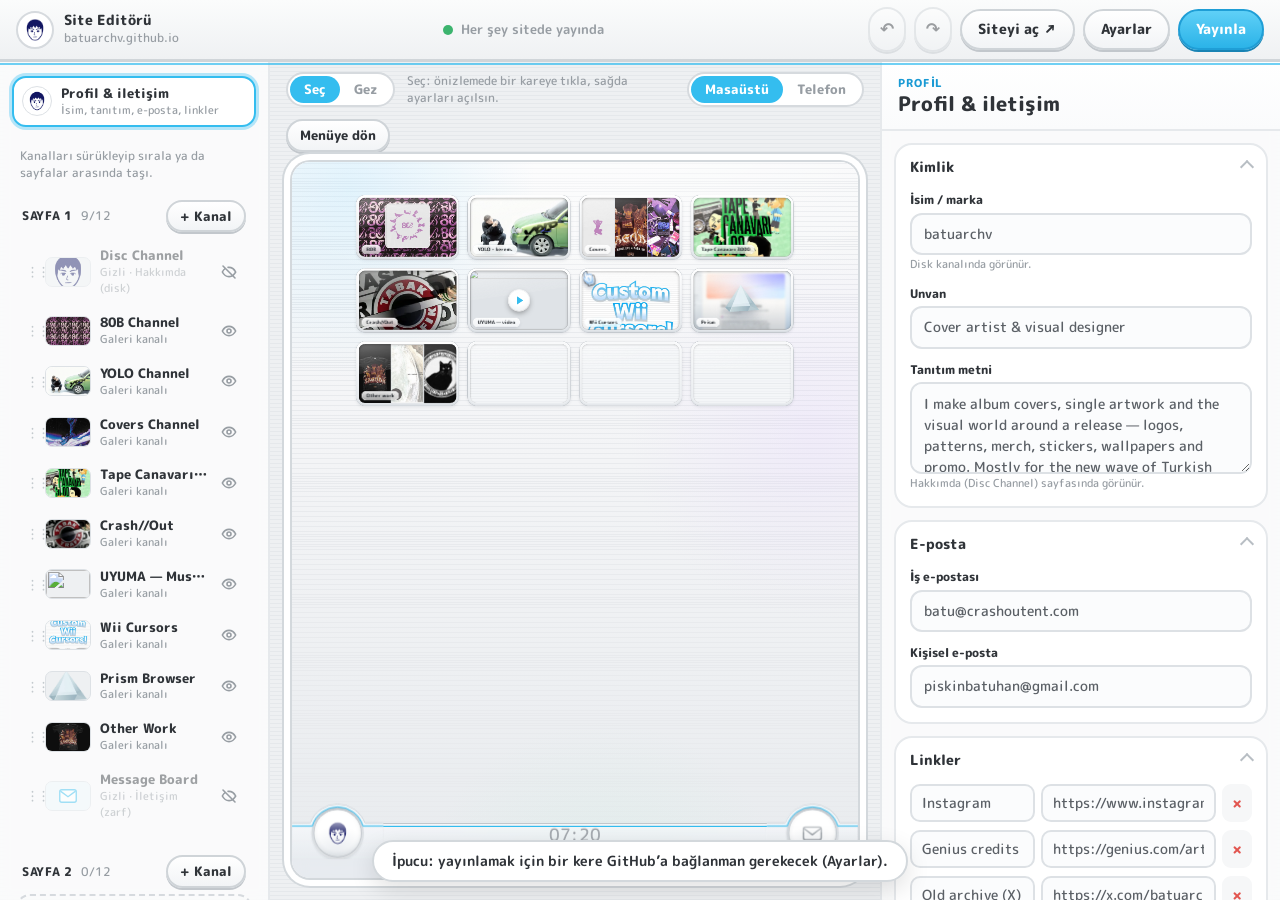
==== edit/index.html @ 932708f5 "Editor: stop losing the GitHub key; recover from expired keys - Opening the editor deleted the saved" ====
<!doctype html>
<html lang="tr">
<head>
<meta charset="utf-8">
<meta name="viewport" content="width=device-width, initial-scale=1">
<title>Site Editörü</title>
<meta name="robots" content="noindex,nofollow">
<link rel="icon" href="../assets/img/favicon.png">
<link rel="preconnect" href="https://fonts.googleapis.com">
<link rel="preconnect" href="https://fonts.gstatic.com" crossorigin>
<link href="https://fonts.googleapis.com/css2?family=M+PLUS+Rounded+1c:wght@400;500;700;800&display=swap" rel="stylesheet">
<link rel="stylesheet" href="../assets/cursors.css">
<style>
:root{
  --bg:#eef0f2; --stripe:#e5e8eb; --panel:#fff; --edge:#d3d8dc; --line:#e6e9ec; --ink:#5b6066; --ink-strong:#2f3338; --muted:#979da3;
  --blue:#34bdef; --blue-deep:#1a9ad4; --blue-soft:#e6f6fd; --glow:rgba(52,189,239,.35); --red:#e2554f; --orange:#f2a12b; --green:#3cb46e;
}
@media (prefers-color-scheme: dark){ :root:not([data-theme="light"]){ --bg:#e7e9ec; --stripe:#dde0e4; } }
:root[data-theme="dark"]{ --bg:#e7e9ec; --stripe:#dde0e4; }
*{box-sizing:border-box;margin:0;padding:0}
html,body{height:100%}
body{font:500 14px/1.45 "M PLUS Rounded 1c",system-ui,sans-serif;color:var(--ink);overflow:hidden;
  background:var(--bg) repeating-linear-gradient(180deg,transparent 0 3px,var(--stripe) 3px 4px);-webkit-font-smoothing:antialiased}
button,input,select,textarea{font:inherit;color:inherit}
button{background:none;border:0}
img{display:block;max-width:100%}
[hidden]{display:none!important}

/* buttons */
.btn{display:inline-flex;align-items:center;gap:6px;justify-content:center;padding:8px 16px;border-radius:99px;background:linear-gradient(#fff,#f2f4f6);
  border:2px solid #cfd4d8;box-shadow:0 2px 0 #c2c7cc;font-weight:800;color:var(--ink-strong);white-space:nowrap;transition:border-color .15s,box-shadow .15s,transform .15s}
.btn:hover,.btn:focus-visible{border-color:var(--blue);box-shadow:0 2px 0 #c2c7cc,0 0 0 3px var(--glow);outline:0}
.btn:active{transform:translateY(1px)}
.btn:disabled{opacity:.45;pointer-events:none}
.btn.small{padding:5px 12px;font-size:13px}
.btn.icon{width:38px;padding:8px 0;font-size:17px}
.btn.primary{background:linear-gradient(#5fd0f7,#2bb3e8);border-color:#1f9ed6;color:#fff;box-shadow:0 2px 0 #1883b4}
.btn.primary:hover{box-shadow:0 2px 0 #1883b4,0 0 0 3px var(--glow)}
.btn.primary.dirty{animation:pulse 2s ease-in-out infinite}
@keyframes pulse{50%{box-shadow:0 2px 0 #1883b4,0 0 0 6px rgba(52,189,239,.25)}}
.btn.danger{color:var(--red)}
.btn.danger:hover{border-color:var(--red);box-shadow:0 2px 0 #c2c7cc,0 0 0 3px rgba(226,85,79,.2)}
.seg{display:inline-flex;background:#fff;border:2px solid #d6dade;border-radius:99px;padding:2px}
.seg button{padding:4px 14px;border-radius:99px;font-weight:800;font-size:13px;color:var(--muted)}
.seg button.on{background:var(--blue);color:#fff}

/* top bar */
.top{height:62px;display:flex;align-items:center;gap:16px;padding:0 16px;background:linear-gradient(#fbfcfc,#eff1f3);border-bottom:3px solid #d0d5d9;position:relative;z-index:5}
.top::after{content:"";position:absolute;left:0;right:0;bottom:-6px;height:2px;background:var(--blue);opacity:.7}
.brand{display:flex;align-items:center;gap:10px}
.brand img{width:38px;height:38px;border-radius:50%;background:#fff;border:2px solid #d6dade;padding:3px}
.brand b{display:block;font-weight:800;color:var(--ink-strong);line-height:1.1}
.brand small{color:var(--muted);font-size:12px}
.status{flex:1;display:flex;align-items:center;justify-content:center;gap:8px;font-weight:700;font-size:13px;color:var(--muted)}
.status i{width:10px;height:10px;border-radius:50%;background:var(--green);flex:none}
.status.dirty i{background:var(--orange)}
.status.busy i{background:var(--blue);animation:pulse 1s infinite}
.actions{display:flex;gap:8px;align-items:center}

/* layout */
.app{height:calc(100% - 62px);display:grid;grid-template-columns:270px minmax(0,1fr) 400px}
.left,.right{background:rgba(255,255,255,.72);backdrop-filter:blur(6px);overflow:auto}
.left{border-right:2px solid var(--line);padding:14px 12px 40px}
.right{border-left:2px solid var(--line);padding:0 0 60px}
.center{display:flex;flex-direction:column;min-width:0}

/* left list */
.row{display:flex;align-items:center;gap:9px;width:100%;padding:6px 8px;border-radius:14px;border:2px solid transparent;text-align:left;position:relative;transition:background .12s,border-color .12s}
.row:hover{background:#fff;border-color:#e2e6e9}
.row.on{background:#fff;border-color:var(--blue);box-shadow:0 0 0 3px var(--glow)}
.row .th{width:46px;height:30px;border-radius:7px;overflow:hidden;flex:none;background:#eef0f2;border:1.5px solid #dde1e5}
.row .th img{width:100%;height:100%;object-fit:cover}
.row .nm{flex:1;min-width:0}
.row .nm b{display:block;font-weight:800;color:var(--ink-strong);white-space:nowrap;overflow:hidden;text-overflow:ellipsis;font-size:13px}
.row .nm small{display:block;color:var(--muted);font-size:11px}
.row .grip{color:#c4c9ce;font-size:13px;letter-spacing:-2px;width:10px;flex:none}
.row.hid .th,.row.hid .nm{opacity:.45}
.row .eye{width:26px;height:26px;border-radius:50%;display:grid;place-items:center;flex:none;color:var(--muted)}
.row .eye:hover{background:var(--blue-soft);color:var(--blue-deep)}
.row .eye svg{width:16px}
.row.prof{margin-bottom:14px;background:#fff;border-color:#e2e6e9}
.row.prof.on{border-color:var(--blue)}
.row.prof .th{width:30px;height:30px;border-radius:50%;padding:2px;background:#fff}
.row.drop-before::before,.row.drop-after::after{content:"";position:absolute;left:8px;right:8px;height:3px;border-radius:2px;background:var(--blue)}
.row.drop-before::before{top:-3px}.row.drop-after::after{bottom:-3px}
.pg{margin-bottom:16px;border-radius:16px;padding:4px;transition:background .12s}
.pg.drop-in{background:var(--blue-soft)}
.pgh{display:flex;align-items:center;gap:8px;padding:2px 6px 6px}
.pgh b{font-weight:800;color:var(--ink-strong);font-size:12px;letter-spacing:.06em;text-transform:uppercase}
.pgh span{color:var(--muted);font-size:12px;flex:1}
.emptyrow{padding:14px;border:2px dashed #d6dade;border-radius:14px;color:var(--muted);font-size:12px;text-align:center}
.lhelp{font-size:12px;color:var(--muted);padding:6px 8px 12px}

/* preview */
.ptools{display:flex;align-items:center;gap:12px;padding:10px 16px;flex-wrap:wrap}
.ptools .hint{flex:1;font-size:12px;color:var(--muted);min-width:160px}
.screen{flex:1;min-height:0;margin:0 22px 22px;position:relative}
.screen iframe{position:absolute;left:50%;top:0;border:0;background:#fff;transform-origin:top center;border-radius:calc(18px / var(--k,1));
  box-shadow:0 0 0 calc(2px / var(--k,1)) #d3d8dc,0 0 0 calc(8px / var(--k,1)) #fff,0 0 0 calc(10px / var(--k,1)) #d3d8dc}
.screen.phone iframe{border-radius:calc(34px / var(--k,1))}

/* inspector */
.ihead{position:sticky;top:0;z-index:3;display:flex;align-items:center;gap:10px;justify-content:space-between;padding:14px 16px;background:linear-gradient(#fff,#fafbfc);border-bottom:2px solid var(--line)}
.ihead small{display:block;font-size:11px;font-weight:800;letter-spacing:.08em;text-transform:uppercase;color:var(--blue-deep)}
.ihead h2{font-size:20px;font-weight:800;color:var(--ink-strong);line-height:1.15;word-break:break-word}
.ihead .rb{display:flex;gap:6px;flex:none}
details.sec{margin:12px 12px 0;background:#fff;border:2px solid var(--line);border-radius:18px;overflow:hidden}
details.sec>summary{list-style:none;padding:12px 14px;font-weight:800;color:var(--ink-strong);display:flex;align-items:center;gap:8px}
details.sec>summary::-webkit-details-marker{display:none}
details.sec>summary::after{content:"";margin-left:auto;width:8px;height:8px;border-right:2.5px solid #b8bec4;border-bottom:2.5px solid #b8bec4;transform:rotate(45deg);transition:transform .15s}
details.sec[open]>summary::after{transform:rotate(-135deg)}
details.sec>summary small{font-weight:600;color:var(--muted);font-size:12px}
.sb{padding:2px 14px 14px;display:grid;gap:12px}
.f{display:grid;gap:4px}
.f>span{font-size:12px;font-weight:800;color:var(--ink-strong)}
.f>em{font-style:normal;font-size:11px;color:var(--muted);margin-top:-2px}
.f input,.f textarea,.f select{width:100%;padding:9px 12px;border-radius:12px;border:2px solid #dde1e5;background:#fbfcfd;outline:0;transition:border-color .12s,box-shadow .12s}
.f textarea{min-height:92px;resize:vertical;line-height:1.5}
.f input:focus,.f textarea:focus,.f select:focus{border-color:var(--blue);box-shadow:0 0 0 3px var(--glow);background:#fff}
.two{display:grid;grid-template-columns:1fr 1fr;gap:10px}
.chk{display:flex;align-items:center;gap:8px;font-weight:700;color:var(--ink-strong);font-size:13px}
.chk input{width:18px;height:18px;accent-color:var(--blue)}
.note{font-size:12px;color:var(--ink);background:var(--blue-soft);border:2px solid #cdebf8;border-radius:12px;padding:9px 12px}
.styles{display:grid;grid-template-columns:repeat(auto-fill,minmax(104px,1fr));gap:8px}
.style{border:2px solid #dde1e5;border-radius:14px;padding:8px;text-align:left;background:#fbfcfd;transition:border-color .12s,box-shadow .12s}
.style:hover{border-color:#bfe6f7}
.style.on{border-color:var(--blue);box-shadow:0 0 0 3px var(--glow);background:#fff}
.style .ico{height:44px;border-radius:8px;background:#eef1f4;margin-bottom:6px;position:relative;overflow:hidden}
.style b{display:block;font-size:12px;font-weight:800;color:var(--ink-strong)}
.style small{display:block;font-size:10.5px;color:var(--muted);line-height:1.3}
.strip{display:flex;flex-wrap:wrap;gap:8px}
.chip{position:relative;width:62px;height:62px;border-radius:12px;overflow:hidden;border:2px solid #dde1e5;background:#eef0f2;flex:none}
.chip img{width:100%;height:100%;object-fit:cover}
.chip .x{position:absolute;right:3px;top:3px;width:20px;height:20px;border-radius:50%;background:rgba(255,255,255,.95);color:var(--red);font-weight:800;font-size:13px;line-height:20px;text-align:center;opacity:0;transition:opacity .12s}
.chip:hover .x{opacity:1}
.chip .n{position:absolute;left:3px;bottom:3px;background:rgba(0,0,0,.55);color:#fff;font-size:10px;font-weight:800;border-radius:99px;padding:0 6px}
.chip.add{display:grid;place-items:center;border-style:dashed;color:var(--blue-deep);font-weight:800;font-size:22px;background:#fff}
.chip.add:hover{border-color:var(--blue);background:var(--blue-soft)}
.chip.dragging,.item.dragging{opacity:.35}
.chip.drop-hint,.item.drop-hint{box-shadow:-4px 0 0 var(--blue)}
.drop{border:2.5px dashed #c6d3db;border-radius:16px;padding:16px;text-align:center;background:#fbfdfe;transition:background .12s,border-color .12s}
.drop.over{background:var(--blue-soft);border-color:var(--blue)}
.drop b{display:block;color:var(--ink-strong);font-weight:800}
.drop small{color:var(--muted);font-size:12px}
.drop .btns{display:flex;gap:8px;justify-content:center;margin-top:10px;flex-wrap:wrap}
.items{display:grid;grid-template-columns:repeat(2,1fr);gap:10px}
.item{background:#fbfcfd;border:2px solid #e0e4e8;border-radius:14px;padding:6px;display:grid;gap:5px;position:relative}
.item .th{position:relative;aspect-ratio:1;border-radius:9px;overflow:hidden;background:#eef0f2}
.item .th img{width:100%;height:100%;object-fit:cover;transition:opacity .12s}
.item .th:hover img{opacity:.8}
.item .th .rep{position:absolute;inset:auto 6px 6px;background:rgba(255,255,255,.94);border-radius:99px;font-size:11px;font-weight:800;color:var(--ink-strong);text-align:center;padding:2px 0;opacity:0;transition:opacity .12s}
.item .th:hover .rep{opacity:1}
.item .vb{position:absolute;left:6px;top:6px;background:var(--blue);color:#fff;font-size:10px;font-weight:800;border-radius:99px;padding:0 7px}
.item .num{position:absolute;right:6px;top:6px;background:rgba(0,0,0,.5);color:#fff;font-size:10px;font-weight:800;border-radius:99px;padding:0 7px}
.item input{width:100%;padding:5px 8px;border-radius:9px;border:2px solid #e0e4e8;font-size:12px;background:#fff;outline:0}
.item input:focus{border-color:var(--blue)}
.item input.t{font-weight:800;color:var(--ink-strong)}
.item .ia{display:flex;gap:4px}
.item .ia button{flex:1;padding:3px 0;border-radius:8px;font-size:12px;font-weight:800;color:var(--muted);background:#f1f3f5}
.item .ia button:hover{background:var(--blue-soft);color:var(--blue-deep)}
.item .ia button.del:hover{background:#fdeceb;color:var(--red)}
.ytprev{display:flex;gap:10px;align-items:center;font-size:12px;color:var(--muted)}
.ytprev img{width:96px;border-radius:8px;border:2px solid #e0e4e8}
.links{display:grid;gap:8px}
.lk{display:grid;grid-template-columns:1fr 1.4fr auto;gap:6px}
.lk input{padding:7px 10px;border-radius:10px;border:2px solid #dde1e5;background:#fbfcfd;outline:0;min-width:0}
.lk input:focus{border-color:var(--blue)}
.lk button{width:30px;border-radius:9px;color:var(--red);font-weight:800;background:#f6f7f8}

/* modal */
.modal{position:fixed;inset:0;z-index:50;display:grid;place-items:center;padding:20px;background:rgba(230,233,236,.82);backdrop-filter:blur(4px);animation:fadeIn .15s ease}
@keyframes fadeIn{from{opacity:0}}
.sheet{width:min(720px,100%);max-height:calc(100vh - 40px);overflow:auto;background:#fff;border:2px solid #d3d8dc;border-radius:24px;box-shadow:0 0 0 6px #fff,0 0 0 8px #d3d8dc,0 30px 60px rgba(0,0,0,.15);animation:popIn .2s cubic-bezier(.2,.9,.3,1.2)}
.sheet.wide{width:min(980px,100%)}
.sheet.narrow{width:min(460px,100%)}
@keyframes popIn{from{transform:scale(.94);opacity:0}}
.sheet header{padding:18px 22px 6px}
.sheet header h3{font-size:20px;font-weight:800;color:var(--ink-strong)}
.sheet header p{color:var(--muted);font-size:13px;margin-top:2px}
.sheet .body{padding:12px 22px}
.sheet footer{display:flex;justify-content:flex-end;gap:10px;padding:12px 22px 20px;position:sticky;bottom:0;background:linear-gradient(transparent,#fff 30%)}
.steps{counter-reset:s;display:grid;gap:10px;margin:6px 0 14px}
.steps li{list-style:none;counter-increment:s;display:grid;grid-template-columns:28px 1fr;gap:10px;align-items:start}
.steps li::before{content:counter(s);width:26px;height:26px;border-radius:50%;background:var(--blue);color:#fff;font-weight:800;display:grid;place-items:center;font-size:13px}
.steps b{color:var(--ink-strong)}
.steps a{color:var(--blue-deep);font-weight:800}
code{background:#f1f3f5;border-radius:6px;padding:1px 6px;font-size:12px}
.err{color:var(--red);font-weight:700;font-size:13px;min-height:18px}
.tpls{display:grid;grid-template-columns:repeat(3,1fr);gap:12px}
.tpl{border:2px solid #dde1e5;border-radius:18px;padding:12px;text-align:left;background:#fbfcfd;transition:border-color .12s,box-shadow .12s}
.tpl:hover{border-color:var(--blue);box-shadow:0 0 0 3px var(--glow)}
.tpl .ico{height:86px;border-radius:12px;margin-bottom:10px;background:#eef1f4;position:relative;overflow:hidden}
.tpl b{display:block;font-weight:800;color:var(--ink-strong)}
.tpl small{color:var(--muted);font-size:12px}
.ptabs{display:flex;gap:8px;align-items:center;flex-wrap:wrap;margin-bottom:12px}
.pgrid{display:grid;grid-template-columns:repeat(auto-fill,minmax(104px,1fr));gap:10px}
.pimg{position:relative;aspect-ratio:1;border-radius:12px;overflow:hidden;border:2px solid #dde1e5;background:#eef0f2}
.pimg img{width:100%;height:100%;object-fit:cover}
.pimg.on{border-color:var(--blue);box-shadow:0 0 0 3px var(--glow)}
.pimg .ck{position:absolute;right:6px;top:6px;width:22px;height:22px;border-radius:50%;background:rgba(255,255,255,.9);border:2px solid #cfd4d8;display:grid;place-items:center;font-size:12px;font-weight:800;color:#fff}
.pimg.on .ck{background:var(--blue);border-color:#fff}
.pimg .new{position:absolute;left:6px;bottom:6px;background:var(--orange);color:#fff;font-size:10px;font-weight:800;border-radius:99px;padding:0 7px}
.prog{height:12px;border-radius:99px;background:#eef0f2;overflow:hidden;border:2px solid #e0e4e8}
.prog i{display:block;height:100%;width:0;background:linear-gradient(90deg,#5fd0f7,#2bb3e8);transition:width .25s}
.plog{margin-top:10px;font-size:13px;display:grid;gap:4px}
.plog div::before{content:"✓ ";color:var(--green);font-weight:800}
.plog div.now::before{content:"… ";color:var(--blue)}

/* toasts */
.toasts{position:fixed;left:50%;bottom:18px;translate:-50% 0;z-index:60;display:grid;gap:8px;justify-items:center;pointer-events:none}
.toast{background:#fff;border:2px solid #d3d8dc;border-radius:99px;padding:9px 18px;font-weight:700;color:var(--ink-strong);box-shadow:0 8px 24px rgba(0,0,0,.12);animation:popIn .2s ease;pointer-events:auto}
.toast.ok{border-color:#a9dfc0}.toast.warn{border-color:#f5cf93}.toast.bad{border-color:#f2b3b0;color:var(--red)}

/* loading */
#loading{position:fixed;inset:0;z-index:70;display:grid;place-items:center;background:var(--bg)}
#loading .d{width:70px;height:70px;border-radius:50%;border:6px solid #fff;border-top-color:var(--blue);animation:spin .9s linear infinite}
@keyframes spin{to{transform:rotate(360deg)}}

@media (max-width:1180px){ .app{grid-template-columns:230px minmax(0,1fr) 360px} }
@media (max-width:980px){
  body{overflow:auto}
  .app{height:auto;grid-template-columns:1fr}
  .center{height:70vh}
  .left,.right{border:0}
  .top{flex-wrap:wrap;height:auto;padding:10px}
  .status{order:3;flex-basis:100%;justify-content:flex-start}
}
</style>
</head>
<body>
<div id="loading"><div class="d"></div></div>

<header class="top">
  <div class="brand"><img src="../assets/img/logo-face.png" alt=""><div><b>Site Editörü</b><small id="siteName">batuarchv.github.io</small></div></div>
  <div class="status" id="status"><i></i><span>Yükleniyor…</span></div>
  <div class="actions">
    <button class="btn icon" id="undo" title="Geri al (⌘Z)" aria-label="Geri al">↶</button>
    <button class="btn icon" id="redo" title="Yinele (⇧⌘Z)" aria-label="Yinele">↷</button>
    <button class="btn c-link" id="openLive">Siteyi aç ↗</button>
    <button class="btn" id="settingsBtn">Ayarlar</button>
    <button class="btn primary" id="publishBtn">Yayınla</button>
  </div>
</header>

<div class="app">
  <aside class="left" id="left" aria-label="Kanallar"></aside>
  <section class="center" aria-label="Önizleme">
    <div class="ptools">
      <div class="seg" id="modeSeg"><button data-v="select" class="on">Seç</button><button data-v="try">Gez</button></div>
      <span class="hint" id="modeHint"></span>
      <div class="seg" id="devSeg"><button data-v="desk" class="on">Masaüstü</button><button data-v="phone">Telefon</button></div>
      <button class="btn small" id="toMenu">Menüye dön</button>
    </div>
    <div class="screen" id="screen"><iframe id="pv" title="Sitenin önizlemesi"></iframe></div>
  </section>
  <aside class="right" id="right" aria-label="Ayarlar paneli"></aside>
</div>

<div class="modal" id="modal" hidden><div class="sheet" id="sheet" role="dialog" aria-modal="true"></div></div>
<div class="toasts" id="toasts" aria-live="polite"></div>
<input type="file" id="fileIn" multiple accept="image/*,video/mp4,video/webm,video/quicktime" hidden>

<script>
(() => {
/* ════════════════════════════ settings ════════════════════════════ */
const OWNER = 'batuarchv', REPO = 'batuarchv.github.io', BRANCH = 'main';
// The API can only be pointed elsewhere for local testing (a mock server on localhost).
const API = (() => {
  const q = new URLSearchParams(location.search).get('api');
  const local = /^(localhost|127\.0\.0\.1)$/.test(location.hostname);
  return local && q && /^http:\/\/(localhost|127\.0\.0\.1):\d+$/.test(q) ? q : 'https://api.github.com';
})();
const ASSET = '../assets/';
const MAX_VIDEO_MB = 40, MAX_PER_PAGE = 12;
const EDITOR_VERSION = 5;   // bump together with edit/version.json when the editor changes

/* ════════════════════════════ tiny helpers ════════════════════════════ */
const $ = id => document.getElementById(id);
const esc = s => String(s ?? '').replace(/[&<>"]/g, c => ({ '&': '&amp;', '<': '&lt;', '>': '&gt;', '"': '&quot;' }[c]));
const clone = o => JSON.parse(JSON.stringify(o));
const uid = (p = 'ch') => p + '-' + Math.random().toString(36).slice(2, 7);
const debounce = (fn, ms) => { let t; return (...a) => { clearTimeout(t); t = setTimeout(() => fn(...a), ms); }; };
const slug = s => (s || 'gorsel').toLowerCase().normalize('NFKD').replace(/[̀-ͯ]/g, '').replace(/ı/g, 'i').replace(/[^a-z0-9]+/g, '-').replace(/^-|-$/g, '').slice(0, 28) || 'gorsel';
const getPath = (o, p) => p.split('.').reduce((a, k) => (a == null ? a : a[k]), o);
function setPath(o, p, v) { const ks = p.split('.'); let a = o; ks.slice(0, -1).forEach(k => { if (a[k] == null || typeof a[k] !== 'object') a[k] = {}; a = a[k]; }); a[ks[ks.length - 1]] = v; }
const parseYT = v => { v = (v || '').trim(); const m = v.match(/(?:v=|youtu\.be\/|embed\/|shorts\/|live\/)([\w-]{11})/); return m ? m[1] : (/^[\w-]{11}$/.test(v) ? v : ''); };
const ytThumb = id => `https://i.ytimg.com/vi/${id}/hqdefault.jpg`;
const smallName = n => n.replace(/\.(\w+)$/, '-s.$1');
function toast(msg, kind = '', ms = 3200) {
  const t = document.createElement('div'); t.className = 'toast ' + kind; t.textContent = msg;
  $('toasts').appendChild(t); setTimeout(() => t.remove(), ms);
}

/* ════════════════════════════ state ════════════════════════════ */
let data = null;               // working copy of window.PORTFOLIO
let publishedSnap = '';        // what is live (for "unsaved changes")
let baseSha = null;            // sha of assets/data.js we started from
const pending = new Map();     // new files not uploaded yet: name -> {full, small} | 'video:name' -> {file}
const urls = new Map();        // name -> {full, small} object URLs for previews
const recent = new Map();      // just-published files, kept ~15 min so the preview works until GitHub Pages has them
let sel = { kind: 'profile' };
let history = [], future = [], lastSnap = '';
let mode = 'select';
let repoImages = null;         // list of image names in the repo (when connected)

/* token: kept in this browser only */
const tokenStore = {
  get() { try { return sessionStorage.getItem('gh-token') || localStorage.getItem('gh-token') || ''; } catch (_) { return ''; } },
  remembered() { try { return !!localStorage.getItem('gh-token'); } catch (_) { return false; } },
  set(t, remember) { try { sessionStorage.setItem('gh-token', t); if (remember) localStorage.setItem('gh-token', t); else localStorage.removeItem('gh-token'); } catch (_) {} },
  clear() { try { sessionStorage.removeItem('gh-token'); localStorage.removeItem('gh-token'); } catch (_) {} },
};

/* ════════════════════════════ draft (IndexedDB) ════════════════════════════ */
const idb = (() => {
  let dbp = null;
  const open = () => dbp || (dbp = new Promise((res, rej) => {
    const r = indexedDB.open('site-editor', 1);
    r.onupgradeneeded = () => r.result.createObjectStore('kv');
    r.onsuccess = () => res(r.result); r.onerror = () => rej(r.error);
  }));
  const tx = async (mode, fn) => { const db = await open(); return new Promise((res, rej) => { const t = db.transaction('kv', mode); const st = t.objectStore('kv'); const r = fn(st); t.oncomplete = () => res(r && r.result); t.onerror = () => rej(t.error); }); };
  return {
    get: k => tx('readonly', s => s.get(k)).catch(() => null),
    set: (k, v) => tx('readwrite', s => s.put(v, k)).catch(() => null),
    del: k => tx('readwrite', s => s.delete(k)).catch(() => null),
  };
})();
const saveDraft = debounce(() => idb.set('draft', { data, publishedSnap, baseSha, pending: [...pending.entries()], recent: [...recent.entries()], savedAt: Date.now() }), 500);

/* ════════════════════════════ GitHub ════════════════════════════ */
async function gh(path, opts = {}) {
  const token = tokenStore.get();
  let r;
  try { r = await fetch(API + path, {
    ...opts,
    headers: { Accept: 'application/vnd.github+json', 'X-GitHub-Api-Version': '2022-11-28', ...(token ? { Authorization: 'Bearer ' + token } : {}), ...(opts.body ? { 'Content-Type': 'application/json' } : {}) },
  }); } catch (_) { const e = new Error('network'); e.status = 0; throw e; }
  if (!r.ok) {
    let msg = ''; try { msg = (await r.json()).message || ''; } catch (_) {}
    const e = new Error(msg || ('HTTP ' + r.status)); e.status = r.status;
    if ((r.status === 403 || r.status === 429) && (r.headers.get('x-ratelimit-remaining') === '0' || /rate limit/i.test(msg))) e.rate = true;
    throw e;
  }
  return r.status === 204 ? null : r.json();
}
const repoPath = p => `/repos/${OWNER}/${REPO}${p}`;
const b64ToText = s => new TextDecoder().decode(Uint8Array.from(atob(s.replace(/\s/g, '')), c => c.charCodeAt(0)));
const blobToB64 = b => new Promise((res, rej) => { const r = new FileReader(); r.onload = () => res(String(r.result).split(',')[1]); r.onerror = rej; r.readAsDataURL(b); });
const parseDataJs = t => JSON.parse(t.slice(t.indexOf('{'), t.lastIndexOf('}') + 1));
function ghError(e) {
  const gh = e.message && e.message !== 'network' && !/^HTTP \d+$/.test(e.message) ? ` (GitHub: “${e.message}”)` : '';
  if (e.status === 0) return 'İnternete ya da GitHub’a ulaşılamadı. Bağlantını kontrol edip tekrar dene — anahtarın silinmedi.';
  if (e.rate) return 'GitHub şu an çok fazla istek aldığını söylüyor. Birkaç dakika sonra tekrar dene — anahtarın silinmedi.';
  if (e.status === 401) return 'GitHub anahtarı geçersiz ya da süresi dolmuş. Yeni bir anahtar oluşturup tekrar bağlan.' + gh;
  if (e.status === 403) return 'Anahtarın bu repoya yazma izni yok: token’da repo olarak “' + REPO + '” ve “Contents: Read and write” seçili olmalı.' + gh;
  if (e.status === 404) return 'Repo bulunamadı ya da anahtar bu repoyu göremiyor: token oluştururken “Only select repositories”den “' + REPO + '”yu seçtin mi?' + gh;
  if (e.status === 409 || e.status === 422) return 'Sitede aynı anda başka bir değişiklik oldu. Tekrar “Yayınla”ya bas.' + gh;
  if (e.status >= 500) return 'GitHub geçici bir hata verdi (' + e.status + '). Biraz sonra tekrar dene — anahtarın silinmedi.';
  return 'Bağlantı hatası: ' + (e.message || 'bilinmiyor');
}

async function loadRemote(viaPublic = false) {
  if (!viaPublic && tokenStore.get()) {
    const j = await gh(repoPath(`/contents/assets/data.js?ref=${BRANCH}`));
    return { data: parseDataJs(b64ToText(j.content)), sha: j.sha };
  }
  const t = await (await fetch(ASSET + 'data.js?' + Date.now(), { cache: 'no-store' })).text();
  return { data: parseDataJs(t), sha: null };
}
async function loadRepoImages() {
  if (!tokenStore.get()) return null;
  try {
    const t = await gh(repoPath(`/git/trees/${BRANCH}?recursive=1`));
    return t.tree.map(x => x.path).filter(p => /^assets\/img\/.+\.(webp|jpe?g|png)$/i.test(p) && !/-s\.\w+$/.test(p) && !/(favicon|logo-face)\.png$/.test(p))
      .map(p => p.slice(11)).map(n => (/^[^/]+\.webp$/.test(n) ? n.replace(/\.webp$/, '') : n));
  } catch (_) { return null; }
}

/* ════════════════════════════ images ════════════════════════════ */
function imgSrc(n, small = true) {
  if (!n) return '';
  const u = urls.get(n); if (u) return small ? u.small : u.full;
  if (/^(https?:|blob:|data:)/.test(n)) return n;
  if (/\.\w{3,4}$/.test(n)) return ASSET + 'img/' + (small ? smallName(n) : n);
  return `${ASSET}img/${n}${small ? '-s' : ''}.webp`;
}
const canWebp = (() => { try { const c = document.createElement('canvas'); c.width = c.height = 1; return c.toDataURL('image/webp').startsWith('data:image/webp'); } catch (_) { return false; } })();
async function decode(file) {
  try { return await createImageBitmap(file); } catch (_) {
    return new Promise((res, rej) => { const i = new Image(); i.onload = () => res(i); i.onerror = () => rej(new Error('decode')); i.src = URL.createObjectURL(file); });
  }
}
async function encode(src, max) {
  const w = src.width, h = src.height, s = Math.min(1, max / Math.max(w, h));
  const c = document.createElement('canvas'); c.width = Math.round(w * s); c.height = Math.round(h * s);
  const x = c.getContext('2d');
  if (!canWebp) { x.fillStyle = '#fff'; x.fillRect(0, 0, c.width, c.height); }
  x.imageSmoothingQuality = 'high'; x.drawImage(src, 0, 0, c.width, c.height);
  return new Promise(res => c.toBlob(res, canWebp ? 'image/webp' : 'image/jpeg', canWebp ? .86 : .88));
}
async function addImage(file, base) {
  const src = await decode(file);
  const [full, small] = await Promise.all([encode(src, 1400), encode(src, 640)]);
  const name = `u/${slug(base || file.name.replace(/\.\w+$/, ''))}-${Date.now().toString(36).slice(-5)}${Math.random().toString(36).slice(2, 4)}.${canWebp ? 'webp' : 'jpg'}`;
  pending.set(name, { full, small });
  urls.set(name, { full: URL.createObjectURL(full), small: URL.createObjectURL(small) });
  return name;
}
async function addVideo(file) {
  if (file.size > MAX_VIDEO_MB * 1024 * 1024) throw new Error(`Video ${MAX_VIDEO_MB} MB’tan büyük olamaz (bu ${(file.size / 1048576).toFixed(0)} MB).`);
  const ext = (file.name.match(/\.(\w+)$/) || [, 'mp4'])[1].toLowerCase();
  const base = slug(file.name.replace(/\.\w+$/, ''));
  const name = `u/${base}-${Date.now().toString(36).slice(-5)}.${ext}`;
  const vurl = URL.createObjectURL(file);
  // poster = a frame from the video
  const poster = await new Promise((res) => {
    const v = document.createElement('video'); v.muted = true; v.playsInline = true; v.preload = 'auto'; v.src = vurl;
    v.onloadeddata = () => { v.currentTime = Math.min(.2, (v.duration || 1) / 4); };
    v.onseeked = () => { const c = document.createElement('canvas'); c.width = v.videoWidth; c.height = v.videoHeight; c.getContext('2d').drawImage(v, 0, 0); c.toBlob(b => res(b), 'image/png'); };
    v.onerror = () => res(null);
    setTimeout(() => res(null), 8000);
  });
  pending.set('video:' + name, { file }); urls.set('video:' + name, { full: vurl, small: vurl });
  const posterName = await addImage(poster || await fallbackPoster(file.name), base);
  return { video: name, image: posterName };
}
/* if the browser can't read a frame from the video, draw a simple cover so the item always has an image */
function fallbackPoster(fileName) {
  const c = document.createElement('canvas'); c.width = 720; c.height = 720; const x = c.getContext('2d');
  const g = x.createLinearGradient(0, 0, 720, 720); g.addColorStop(0, '#2a2f45'); g.addColorStop(1, '#151824'); x.fillStyle = g; x.fillRect(0, 0, 720, 720);
  x.fillStyle = 'rgba(255,255,255,.95)'; x.beginPath(); x.arc(360, 330, 90, 0, Math.PI * 2); x.fill();
  x.fillStyle = '#34bdef'; x.beginPath(); x.moveTo(335, 285); x.lineTo(335, 375); x.lineTo(410, 330); x.closePath(); x.fill();
  x.fillStyle = 'rgba(255,255,255,.8)'; x.font = '700 30px "M PLUS Rounded 1c", sans-serif'; x.textAlign = 'center';
  x.fillText(fileName.replace(/\.\w+$/, '').slice(0, 30), 360, 500);
  return new Promise(res => c.toBlob(res, 'image/png'));
}
async function handleFiles(files) {
  const list = [...files];
  if (!list.length) return [];
  const msg = toastSticky(`${list.length} dosya hazırlanıyor…`);
  const out = [];
  for (const f of list) {
    try {
      if (f.type.startsWith('video/') || /\.(mp4|webm|mov)$/i.test(f.name)) {
        if (/\.mov$/i.test(f.name)) toast('.mov dosyaları bazı tarayıcılarda oynamayabilir — mümkünse .mp4 kullan.', 'warn', 5000);
        const v = await addVideo(f); out.push({ ...v, title: f.name.replace(/\.\w+$/, '') });
      } else {
        const n = await addImage(f); out.push({ image: n, title: f.name.replace(/\.\w+$/, '') });
      }
    } catch (e) {
      toast(`“${f.name}” eklenemedi: ${e.message === 'decode' ? 'bu dosya türü desteklenmiyor (JPG, PNG, WebP veya MP4 kullan)' : e.message}`, 'bad', 6000);
    }
  }
  msg.remove();
  if (out.length) toast(`${out.length} dosya eklendi`, 'ok');
  saveDraft();
  return out;
}
function toastSticky(m) { const t = document.createElement('div'); t.className = 'toast'; t.textContent = m; $('toasts').appendChild(t); return t; }

/* ════════════════════════════ change tracking ════════════════════════════ */
const snap = () => { const d = clone(data); delete d.updated; return JSON.stringify(d); };
function refs() {
  const im = new Set(), vid = new Set();
  for (const p of data.pages) for (const c of p.channels) {
    (c.tile && c.tile.images || []).forEach(n => im.add(n));
    (c.banner && c.banner.images || []).forEach(n => im.add(n));
    if (c.banner && c.banner.background) im.add(c.banner.background);
    (c.items || []).forEach(i => { if (i.image) im.add(i.image); if (i.video) vid.add(i.video); });
  }
  return { im, vid };
}
function pendingInUse() {
  const r = refs(); let n = 0;
  for (const k of pending.keys()) if (k.startsWith('video:') ? r.vid.has(k.slice(6)) : r.im.has(k)) n++;
  return n;
}
const isDirty = () => snap() !== publishedSnap || pendingInUse() > 0;
function updateStatus(text, cls) {
  const st = $('status'), d = isDirty();
  st.className = 'status ' + (cls || (d ? 'dirty' : ''));
  st.querySelector('span').textContent = text || (d ? 'Yayınlanmamış değişiklikler var — hazır olunca “Yayınla”' : 'Her şey sitede yayında');
  $('publishBtn').classList.toggle('dirty', d);
  $('undo').disabled = !history.length; $('redo').disabled = !future.length;
}
const pushPreview = debounce(() => { const s = site(); if (s) s.render(clone(data)); }, 120);
const commitHistory = debounce(() => {
  const s = JSON.stringify(data); if (s === lastSnap) return;
  history.push(lastSnap); if (history.length > 100) history.shift(); future = []; lastSnap = s; updateStatus();
}, 600);
function changed({ list = true, insp = false, hist = 'soft' } = {}) {
  if (hist === 'hard') { commitHistoryNow(); } else commitHistory();
  pushPreview(); saveDraft(); updateStatus();
  if (list) renderLeft();
  if (insp) renderRight();
}
function commitHistoryNow() {
  const s = JSON.stringify(data); if (s === lastSnap) return;
  history.push(lastSnap); if (history.length > 100) history.shift(); future = []; lastSnap = s;
}
function undo() { if (!history.length) return; future.push(lastSnap); lastSnap = history.pop(); data = JSON.parse(lastSnap); afterJump(); }
function redo() { if (!future.length) return; history.push(lastSnap); lastSnap = future.pop(); data = JSON.parse(lastSnap); afterJump(); }
function afterJump() { if (sel.kind === 'channel' && !find(sel.id)) sel = { kind: 'profile' }; renderLeft(); renderRight(); pushPreview(); saveDraft(); updateStatus(); }

/* ════════════════════════════ data helpers ════════════════════════════ */
function find(id) {
  for (let pi = 0; pi < data.pages.length; pi++) { const ci = data.pages[pi].channels.findIndex(c => c.id === id); if (ci >= 0) return { c: data.pages[pi].channels[ci], pi, ci }; }
  return null;
}
const curCh = () => sel.kind === 'channel' && find(sel.id) ? find(sel.id).c : null;
const visibleCount = p => p.channels.filter(c => !c.hidden).length;
const KIND = { about: 'Hakkımda (disk)', contact: 'İletişim (zarf)', gallery: 'Galeri kanalı' };
function thumbOf(c) {
  const t = c.tile || {};
  if (t.style === 'disc' || c.kind === 'about') return ASSET + 'img/logo-face.png';
  if (t.style === 'mail' || c.kind === 'contact') return 'data:image/svg+xml,' + encodeURIComponent('<svg xmlns="http://www.w3.org/2000/svg" viewBox="0 0 64 40"><rect width="64" height="40" fill="#eef7fc"/><rect x="20" y="11" width="24" height="18" rx="3" fill="#fff" stroke="#34bdef" stroke-width="2"/><path d="M21 13l11 8 11-8" fill="none" stroke="#34bdef" stroke-width="2"/></svg>');
  if (t.style === 'youtube' && c.youtube) return ytThumb(c.youtube);
  const n = (t.images && t.images[0]) || (c.items || []).map(i => i.image).find(Boolean);
  return n ? imgSrc(n) : '';
}

/* ════════════════════════════ preview bridge ════════════════════════════ */
const pv = $('pv');
const site = () => { try { return pv.contentWindow && pv.contentWindow.__site; } catch (_) { return null; } };
window.__editor = {
  data: () => clone(data),
  url: (n, small) => { const u = urls.get(n); return u ? (small ? u.small : u.full) : null; },
  mode: () => mode,
  select: id => { select({ kind: 'channel', id }); },
  ready: () => { const s = site(); if (s && sel.kind === 'channel') s.highlight(sel.id); },
};
let lastFocus = '';
function focusPreview(where, force) {
  const s = site(), c = curCh(); if (!s || !c) return;
  const key = c.id + ':' + where; if (key === lastFocus && !force) return; lastFocus = key;
  if (where === 'banner') s.open(c.id, 'banner');
  else if (where === 'inside' || where === 'items') s.open(c.id, 'inside');
  else { s.close(); s.highlight(c.id); }
}
$('modeSeg').onclick = e => { const b = e.target.closest('button'); if (!b) return; mode = b.dataset.v; [...$('modeSeg').children].forEach(x => x.classList.toggle('on', x === b)); modeHint(); };
function modeHint() { $('modeHint').textContent = mode === 'select' ? 'Seç: önizlemede bir kareye tıkla, sağda ayarları açılsın.' : 'Gez: site normal çalışır, kanalları açıp deneyebilirsin.'; }
$('devSeg').onclick = e => { const b = e.target.closest('button'); if (!b) return; [...$('devSeg').children].forEach(x => x.classList.toggle('on', x === b)); $('screen').classList.toggle('phone', b.dataset.v === 'phone'); fitPreview(); };
/* render the preview at a real device size and scale it to fit, so it shows the true desktop/phone layout */
function fitPreview() {
  const box = $('screen'), bw = box.clientWidth, bh = box.clientHeight; if (!bw || !bh) return;
  const phone = box.classList.contains('phone');
  const W = phone ? 390 : 1366;
  const k = phone ? Math.min(bh / 844, bw / W, 1) : bw / W;
  const H = phone ? 844 : Math.round(bh / k);
  pv.style.width = W + 'px'; pv.style.height = H + 'px';
  pv.style.transform = `translateX(-50%) scale(${k})`; pv.style.setProperty('--k', k);
}
new ResizeObserver(fitPreview).observe($('screen'));
$('toMenu').onclick = () => { const s = site(); if (s) { s.close(); lastFocus = ''; if (curCh()) s.highlight(curCh().id); } };

/* ════════════════════════════ left: channel list ════════════════════════════ */
const eye = on => on
  ? '<svg viewBox="0 0 24 24" fill="none" stroke="currentColor" stroke-width="2.4" stroke-linecap="round"><path d="M2 12s3.6-7 10-7 10 7 10 7-3.6 7-10 7S2 12 2 12z"/><circle cx="12" cy="12" r="3"/></svg>'
  : '<svg viewBox="0 0 24 24" fill="none" stroke="currentColor" stroke-width="2.4" stroke-linecap="round"><path d="M3 3l18 18M10.6 5.1A10 10 0 0 1 12 5c6.4 0 10 7 10 7a17 17 0 0 1-3.3 4.2M6.6 6.6C3.8 8.4 2 12 2 12s3.6 7 10 7a9.6 9.6 0 0 0 4.3-1"/></svg>';
function renderLeft() {
  let h = `<button class="row prof ${sel.kind === 'profile' ? 'on' : ''}" data-act="sel-profile"><span class="th"><img src="${ASSET}img/logo-face.png" alt=""></span><span class="nm"><b>Profil & iletişim</b><small>İsim, tanıtım, e-posta, linkler</small></span></button>
    <div class="lhelp">Kanalları sürükleyip sırala ya da sayfalar arasında taşı.</div>`;
  data.pages.forEach((p, pi) => {
    h += `<div class="pg" data-page="${pi}"><div class="pgh"><b>Sayfa ${pi + 1}</b><span>${visibleCount(p)}/${MAX_PER_PAGE}</span><button class="btn small" data-act="add-channel" data-page="${pi}">+ Kanal</button></div>`;
    p.channels.forEach(c => {
      const th = thumbOf(c);
      h += `<div class="row ch ${sel.kind === 'channel' && sel.id === c.id ? 'on' : ''} ${c.hidden ? 'hid' : ''}" draggable="true" data-id="${esc(c.id)}" data-act="sel" role="button" tabindex="0">
        <span class="grip" aria-hidden="true">⋮⋮</span><span class="th">${th ? `<img src="${esc(th)}" alt="" loading="lazy">` : ''}</span>
        <span class="nm"><b>${esc(c.name || 'İsimsiz kanal')}</b><small>${c.hidden ? 'Gizli · ' : ''}${KIND[c.kind] || ''}</small></span>
        <button class="eye" data-act="toggle-hide" data-id="${esc(c.id)}" title="${c.hidden ? 'Göster' : 'Gizle'}" aria-label="${c.hidden ? 'Göster' : 'Gizle'}">${eye(!c.hidden)}</button></div>`;
    });
    if (!p.channels.length) h += `<div class="emptyrow">Bu sayfa boş. “+ Kanal”a bas ya da buraya bir kanal sürükle.</div>`;
    h += `</div>`;
  });
  if (data.pages[data.pages.length - 1].channels.length) h += `<button class="btn small" data-act="add-page" style="width:100%">+ Yeni sayfa</button>`;
  $('left').innerHTML = h;
}

/* drag & drop in the list */
let dragId = null;
$('left').addEventListener('dragstart', e => { const r = e.target.closest('.row.ch'); if (!r) return; dragId = r.dataset.id; e.dataTransfer.effectAllowed = 'move'; e.dataTransfer.setData('text/plain', dragId); });
$('left').addEventListener('dragover', e => {
  if (!dragId) return; e.preventDefault();
  document.querySelectorAll('.drop-before,.drop-after,.drop-in').forEach(x => x.classList.remove('drop-before', 'drop-after', 'drop-in'));
  const r = e.target.closest('.row.ch');
  if (r && r.dataset.id !== dragId) { const b = r.getBoundingClientRect(); r.classList.add(e.clientY < b.top + b.height / 2 ? 'drop-before' : 'drop-after'); }
  else { const pg = e.target.closest('.pg'); if (pg) pg.classList.add('drop-in'); }
});
$('left').addEventListener('dragleave', e => { if (!e.relatedTarget || !$('left').contains(e.relatedTarget)) document.querySelectorAll('.drop-in').forEach(x => x.classList.remove('drop-in')); });
$('left').addEventListener('drop', e => {
  if (!dragId) return; e.preventDefault();
  const r = e.target.closest('.row.ch'), pg = e.target.closest('.pg');
  let pi, idx;
  if (r && r.dataset.id !== dragId) { const t = find(r.dataset.id); pi = t.pi; idx = t.ci + (r.classList.contains('drop-after') ? 1 : 0); }
  else if (pg) { pi = +pg.dataset.page; idx = data.pages[pi].channels.length; }
  document.querySelectorAll('.drop-before,.drop-after,.drop-in').forEach(x => x.classList.remove('drop-before', 'drop-after', 'drop-in'));
  if (pi != null) moveChannel(dragId, pi, idx);
  dragId = null;
});
$('left').addEventListener('dragend', () => { dragId = null; document.querySelectorAll('.drop-before,.drop-after,.drop-in').forEach(x => x.classList.remove('drop-before', 'drop-after', 'drop-in')); });
function moveChannel(id, pi, idx) {
  const f = find(id); if (!f) return;
  if (f.pi !== pi && !f.c.hidden && visibleCount(data.pages[pi]) >= MAX_PER_PAGE) return toast(`Sayfa ${pi + 1} dolu (en fazla ${MAX_PER_PAGE} kanal).`, 'warn');
  data.pages[f.pi].channels.splice(f.ci, 1);
  if (f.pi === pi && f.ci < idx) idx--;
  data.pages[pi].channels.splice(idx, 0, f.c);
  changed({ hist: 'hard', insp: sel.kind === 'channel' && sel.id === id });
}

/* ════════════════════════════ right: inspector ════════════════════════════ */
const TILE_STYLES = [
  { v: 'slideshow', t: 'Slayt', d: 'Görseller sırayla değişir', ico: '<i style="position:absolute;inset:6px;border-radius:5px;background:linear-gradient(135deg,#9ad7f2,#e5b8f0)"></i>' },
  { v: 'mosaic', t: 'Mozaik', d: '3 sütun, sırayla değişir', ico: '<i style="position:absolute;inset:6px;display:grid;grid-template-columns:repeat(3,1fr);gap:3px"><b style="background:#f0c3d8;border-radius:3px"></b><b style="background:#a8daf0;border-radius:3px"></b><b style="background:#c9e8b6;border-radius:3px"></b></i>' },
  { v: 'pattern', t: 'Kayan desen', d: '1. görsel kayar, 2. ortada kart', ico: '<i style="position:absolute;inset:0;background:repeating-linear-gradient(90deg,#d9c4ef 0 8px,#efe6f9 8px 16px)"></i><i style="position:absolute;left:35%;top:18%;width:30%;height:64%;background:#fff;border-radius:3px;box-shadow:0 2px 4px rgba(0,0,0,.2)"></i>' },
  { v: 'youtube', t: 'YouTube', d: 'Video kapağı + oynat', ico: '<i style="position:absolute;inset:0;background:#3b3f55"></i><i style="position:absolute;left:50%;top:50%;width:20px;height:20px;margin:-10px;border-radius:50%;background:#fff"></i>' },
  { v: 'app', t: 'Uygulama', d: '1. görsel ikon, 2. arka plan', ico: '<i style="position:absolute;inset:0;background:linear-gradient(#f4f9fd,#d6e8f5)"></i><i style="position:absolute;left:38%;top:16%;width:24%;height:60%;border-radius:6px;background:linear-gradient(135deg,#fff,#bfe3f7);box-shadow:0 3px 6px rgba(0,40,80,.25)"></i>' },
  { v: 'cursors', t: 'Uçan imleçler', d: 'Görsel + Wii imleçleri', ico: `<img src="${ASSET}cursors/select@2x.png" style="position:absolute;left:20%;top:12%;width:24px"><img src="${ASSET}cursors/link@2x.png" style="position:absolute;left:58%;top:30%;width:20px">` },
];
const BANNER_STYLES = [
  { v: 'cards', t: 'Kartlar', d: '3 görsel yelpaze gibi açılır', ico: '<i style="position:absolute;left:18%;top:22%;width:28%;height:60%;background:#cfe7f5;border-radius:4px;transform:rotate(-9deg)"></i><i style="position:absolute;right:18%;top:22%;width:28%;height:60%;background:#ecd3f2;border-radius:4px;transform:rotate(9deg)"></i><i style="position:absolute;left:33%;top:12%;width:34%;height:76%;background:#fff;border-radius:4px;box-shadow:0 2px 6px rgba(0,0,0,.2)"></i>' },
  { v: 'marquee', t: 'Kayan şerit', d: 'Kanaldaki tüm görseller kayar', ico: '<i style="position:absolute;inset:6px;display:grid;gap:4px;transform:rotate(-6deg)"><b style="background:repeating-linear-gradient(90deg,#f0c3d8 0 12px,transparent 12px 16px)"></b><b style="background:repeating-linear-gradient(90deg,#a8daf0 0 12px,transparent 12px 16px)"></b></i>' },
  { v: 'youtube', t: 'YouTube', d: 'Video kapağı', ico: '<i style="position:absolute;inset:0;background:#3b3f55"></i><i style="position:absolute;left:30%;top:20%;width:40%;height:60%;background:#5c6280;border-radius:3px"></i>' },
];
const FOCUS = [['', 'Ortada'], ['center 15%', 'Üstte'], ['center 85%', 'Altta']];

const field = (label, path, val, { hint = '', type = 'text', ph = '', area = false, kind = '' } = {}) =>
  `<label class="f"><span>${label}</span>${area
    ? `<textarea data-path="${path}" ${kind ? `data-type="${kind}"` : ''} placeholder="${esc(ph)}">${esc(val)}</textarea>`
    : `<input type="${type}" data-path="${path}" ${kind ? `data-type="${kind}"` : ''} value="${esc(val)}" placeholder="${esc(ph)}">`}${hint ? `<em>${hint}</em>` : ''}</label>`;
const sec = (focus, title, body, sub = '', open = true) => `<details class="sec" data-focus="${focus}" ${open ? 'open' : ''}><summary>${title}${sub ? ` <small>${sub}</small>` : ''}</summary><div class="sb">${body}</div></details>`;
const styles = (path, list, cur) => `<div class="styles">${list.map(s => `<button class="style ${s.v === cur ? 'on' : ''}" data-act="set" data-path="${path}" data-v="${s.v}"><div class="ico">${s.ico}</div><b>${s.t}</b><small>${s.d}</small></button>`).join('')}</div>`;
function strip(path, list, { max = 99, label = 'Görsel ekle' } = {}) {
  return `<div class="strip" data-strip="${path}">${(list || []).map((n, i) => `<div class="chip" draggable="true" data-i="${i}"><img src="${esc(imgSrc(n))}" alt=""><span class="n">${i + 1}</span><button class="x" data-act="strip-del" data-path="${path}" data-i="${i}" title="Çıkar">×</button></div>`).join('')}
    ${(list || []).length < max ? `<button class="chip add" data-act="strip-add" data-path="${path}" data-max="${max}" title="${label}">+</button>` : ''}</div>`;
}

function renderRight() {
  const r = $('right');
  if (sel.kind === 'profile') { r.innerHTML = profileInspector(); return; }
  const c = curCh(); if (!c) { sel = { kind: 'profile' }; return renderRight(); }
  r.innerHTML = channelInspector(c);
}
function profileInspector() {
  const p = data.profile || (data.profile = {});
  return `<div class="ihead"><div><small>Profil</small><h2>Profil & iletişim</h2></div></div>
  ${sec('about', 'Kimlik', `
    ${field('İsim / marka', 'name', p.name, { hint: 'Disk kanalında görünür.' })}
    ${field('Unvan', 'role', p.role, { ph: 'Cover artist & visual designer' })}
    ${field('Tanıtım metni', 'intro', p.intro, { area: true, hint: 'Hakkımda (Disc Channel) sayfasında görünür.' })}`)}
  ${sec('about', 'E-posta', `
    ${field('İş e-postası', 'workEmail', p.workEmail, { type: 'email' })}
    ${field('Kişisel e-posta', 'email', p.email, { type: 'email' })}`)}
  ${sec('about', 'Linkler', `<div class="links">${(p.links || []).map((l, i) => `<div class="lk"><input data-link="${i}" data-field="label" value="${esc(l.label)}" placeholder="İsim (ör. Instagram)"><input data-link="${i}" data-field="url" value="${esc(l.url)}" placeholder="https://…"><button data-act="link-del" data-i="${i}" title="Sil">×</button></div>`).join('')}</div>
    <button class="btn small" data-act="link-add">+ Link ekle</button>`)}
  ${sec('about', 'Çalıştığın isimler', field('Her satıra bir isim', 'clients', (p.clients || []).join('\n'), { area: true, kind: 'lines', hint: 'Hakkımda sayfasında küçük etiketler olarak görünür.' }))}`;
}
function channelInspector(c) {
  const g = c.kind === 'gallery', f = find(c.id);
  const ts = (c.tile && c.tile.style) || 'slideshow', bs = (c.banner && c.banner.style) || 'cards';
  const tileNeedsImgs = ['slideshow', 'mosaic', 'pattern', 'cursors', 'app'].includes(ts);
  const tileHint = { slideshow: 'Boş bırakırsan kanaldaki görseller kullanılır.', mosaic: 'Boş bırakırsan kanaldaki görseller kullanılır.', pattern: '1. görsel desen olarak kayar, 2. görsel ortada kart olur.', cursors: 'Arkadaki görsel (1 tane yeter).', app: '1. görsel ortada süzülen ikon (şeffaf PNG ideal), 2. görsel arkadaki bulanık arka plan.' }[ts] || '';
  let h = `<div class="ihead"><div><small>${KIND[c.kind] || 'Kanal'}</small><h2>${esc(c.name || 'İsimsiz kanal')}</h2></div>
    <div class="rb"><button class="btn small" data-act="preview-open">Önizlemede aç</button>${g ? `<button class="btn small danger" data-act="delete">Sil</button>` : ''}</div></div>`;
  h += sec('tile', 'Temel', `
    <div class="two">${field('Kanal adı', 'name', c.name, { hint: 'Açılış ekranındaki isim' })}${field('Karedeki etiket', 'tag', c.tag, { hint: 'Menüde karenin altındaki yazı' })}</div>
    <div class="two"><label class="f"><span>Sayfa</span><select data-act-change="page">${data.pages.map((_, i) => `<option value="${i}" ${i === f.pi ? 'selected' : ''}>Sayfa ${i + 1}</option>`).join('')}</select></label>
    <label class="chk" style="align-self:end;padding-bottom:10px"><input type="checkbox" data-path="hidden" ${c.hidden ? 'checked' : ''}> Menüde gizle</label></div>`);
  if (g) {
    h += sec('tile', 'Menüdeki kare', `${styles('tile.style', TILE_STYLES, ts)}
      ${ts === 'youtube' ? `<div class="note">Karede aşağıdaki “Kanal içi” bölümündeki YouTube videosunun kapağı görünür.</div>` : ''}
      ${tileNeedsImgs ? `<div class="f"><span>Karedeki görseller</span>${strip('tile.images', c.tile && c.tile.images, { max: ts === 'pattern' || ts === 'app' ? 2 : ts === 'cursors' ? 1 : 12 })}<em>${tileHint}</em></div>` : ''}
      ${ts === 'slideshow' || ts === 'cursors' ? `<label class="f"><span>Görselin odağı</span><select data-path="tile.focus">${FOCUS.map(([v, t]) => `<option value="${v}" ${(c.tile && c.tile.focus || '') === v ? 'selected' : ''}>${t}</option>`).join('')}</select><em>Kare yatay olduğu için dikey görsellerde hangi kısım görünsün?</em></label>` : ''}`);
    h += sec('banner', 'Açılış ekranı', `${styles('banner.style', BANNER_STYLES, bs)}
      ${bs === 'cards' ? `<div class="f"><span>Kartlar (en fazla 3)</span>${strip('banner.images', c.banner && c.banner.images, { max: 3 })}<em>1. görsel ortada büyük durur. Boş bırakırsan kanaldaki ilk 3 görsel kullanılır.</em></div>
        <div class="f"><span>Arka plan</span>${strip('banner.background', c.banner && c.banner.background ? [c.banner.background] : [], { max: 1 })}
        <div class="seg" style="margin-top:6px;width:max-content"><button data-act="set" data-path="banner.backgroundStyle" data-v="blur" class="${(c.banner && c.banner.backgroundStyle) !== 'scroll' ? 'on' : ''}">Bulanık</button><button data-act="set" data-path="banner.backgroundStyle" data-v="scroll" class="${(c.banner && c.banner.backgroundStyle) === 'scroll' ? 'on' : ''}">Kayan desen</button></div>
        <em>Boş bırakırsan ilk kart bulanık arka plan olur.</em></div>` : ''}
      ${bs === 'marquee' ? `<div class="note">Kanaldaki tüm görseller iki sıra halinde kayar.</div>` : ''}
      ${bs === 'youtube' ? `<div class="note">Kanal içindeki YouTube videosunun kapağı gösterilir.</div>` : ''}`);
  }
  const yt = c.youtube ? `https://youtu.be/${c.youtube}` : '';
  h += sec('inside', 'Kanal içi (Start’a basınca)', `
    ${c.kind === 'about' ? `<div class="note">Tanıtım metni, e-postalar, linkler ve isimler <b>Profil & iletişim</b> bölümünden düzenlenir.</div>` : ''}
    ${g ? field('Küçük etiket', 'section', c.section, { ph: c.name, hint: 'Başlığın üstündeki mavi etiket. Boşsa kanal adı yazar.' }) : ''}
    ${field('Başlık', 'title', c.title)}
    ${field('Alt başlık', 'subtitle', c.subtitle, { ph: 'Sanatçı · yıl' })}
    ${c.kind !== 'about' ? field('Açıklama', 'text', c.text, { area: true }) : ''}
    ${g ? `<label class="f"><span>YouTube videosu</span><input data-path="youtube" data-type="yt" value="${esc(yt)}" placeholder="YouTube linkini yapıştır"><em>İstersen boş bırak.</em></label><div class="ytprev" id="ytprev">${c.youtube ? `<img src="${ytThumb(c.youtube)}" alt="">Video bağlandı` : ''}</div>` : ''}
    ${c.kind !== 'about' ? `<div class="two">${field('Buton yazısı', 'button.label', c.button && c.button.label, { ph: 'ör. Watch on YouTube' })}${field('Buton linki', 'button.url', c.button && c.button.url, { ph: 'https://…', hint: 'Boşsa buton görünmez.' })}</div>` : ''}`);
  if (g) {
    const items = c.items || [];
    h += sec('items', 'Görseller', `
      <div class="drop" data-drop="items"><b>Görselleri ya da videoları buraya sürükle</b><small>JPG, PNG, WebP veya MP4 · otomatik küçültülür</small>
        <div class="btns"><button class="btn small" data-act="items-upload">Bilgisayardan seç</button><button class="btn small" data-act="items-lib">Sitedekilerden seç</button></div></div>
      <div class="items" id="items">${items.map((it, i) => `<div class="item" draggable="true" data-i="${i}">
        <div class="th" data-act="item-replace" data-i="${i}"><img src="${esc(imgSrc(it.image))}" alt="" loading="lazy">${it.video ? '<span class="vb">VİDEO</span>' : ''}<span class="num">${i + 1}</span><span class="rep">Görseli değiştir</span></div>
        <input class="t" data-item="${i}" data-field="title" value="${esc(it.title)}" placeholder="Başlık">
        <input data-item="${i}" data-field="caption" value="${esc(it.caption)}" placeholder="Alt yazı (ör. sanatçı · yıl)">
        <div class="ia"><button data-act="item-move" data-i="${i}" data-d="-1" title="Öne al">←</button><button data-act="item-move" data-i="${i}" data-d="1" title="Arkaya al">→</button><button class="del" data-act="item-del" data-i="${i}">Sil</button></div></div>`).join('')}</div>
      ${items.length ? '' : '<div class="note">Henüz görsel yok. Yukarıdaki alana sürükle.</div>'}`, `${items.length}`);
  }
  return h;
}

/* inspector events */
const R = $('right');
R.addEventListener('input', e => {
  const t = e.target;
  if (t.dataset.path != null && t.tagName !== 'SELECT') {
    const obj = sel.kind === 'profile' ? data.profile : curCh(); if (!obj) return;
    let v = t.type === 'checkbox' ? t.checked : t.value;
    if (t.dataset.type === 'yt') {
      v = parseYT(v); const p = $('ytprev'); if (p) p.innerHTML = v ? `<img src="${ytThumb(v)}" alt="">Video bağlandı` : (t.value.trim() ? '<span style="color:var(--red)">Bu bir YouTube linki gibi görünmüyor</span>' : '');
    }
    if (t.dataset.type === 'lines') v = v.split('\n').map(s => s.trim()).filter(Boolean);
    setPath(obj, t.dataset.path, v);
    if (t.dataset.path === 'name') { const hh = R.querySelector('.ihead h2'); if (hh) hh.textContent = v || 'İsimsiz kanal'; }
    changed({ list: ['name', 'hidden'].includes(t.dataset.path) || t.dataset.type === 'yt' });
  } else if (t.dataset.item != null) {
    const c = curCh(); c.items[+t.dataset.item][t.dataset.field] = t.value; changed({ list: false });
  } else if (t.dataset.link != null) {
    data.profile.links[+t.dataset.link][t.dataset.field] = t.value; changed({ list: false });
  }
});
R.addEventListener('change', e => {
  const t = e.target;
  if (t.matches('select[data-path]')) { const c = curCh(); setPath(c, t.dataset.path, t.value); if (!t.value) { delete c.tile.focus; } changed({ hist: 'hard' }); }
  if (t.matches('[data-act-change="page"]')) { const c = curCh(); moveChannel(c.id, +t.value, data.pages[+t.value].channels.length); renderRight(); }
  if (t.type === 'checkbox') changed({ hist: 'hard' });
});
R.addEventListener('focusin', e => { const d = e.target.closest('details[data-focus]'); if (d) focusPreview(d.dataset.focus); });
R.addEventListener('click', async e => {
  const d = e.target.closest('details[data-focus]'); if (d && !e.target.closest('summary')) focusPreview(d.dataset.focus);
  const b = e.target.closest('[data-act]'); if (!b) return;
  const act = b.dataset.act, c = curCh();
  if (act === 'set') {
    setPath(c, b.dataset.path, b.dataset.v);
    if (b.dataset.path === 'tile.style' && b.dataset.v === 'youtube' && !c.youtube) toast('Kare için “Kanal içi” bölümüne bir YouTube linki ekle.', 'warn', 4500);
    changed({ hist: 'hard', insp: true });
    focusPreview(b.dataset.path.startsWith('banner') ? 'banner' : 'tile', true);
  }
  if (act === 'strip-add') {
    const path = b.dataset.path, max = +b.dataset.max;
    const curList = path === 'banner.background' ? [] : (getPath(c, path) || []);
    const res = await openPicker({ multi: max > 1, max: max - curList.length, title: path === 'banner.background' ? 'Arka plan görseli seç' : 'Görsel seç' });
    if (!res || !res.length) return;
    if (path === 'banner.background') setPath(c, path, res[0]); else setPath(c, path, [...curList, ...res].slice(0, max));
    changed({ hist: 'hard', insp: true });
  }
  if (act === 'strip-del') {
    const path = b.dataset.path;
    if (path === 'banner.background') delete c.banner.background; else getPath(c, path).splice(+b.dataset.i, 1);
    changed({ hist: 'hard', insp: true });
  }
  if (act === 'items-upload') { pickFiles(async files => { const out = await handleFiles(files); if (out.length) { addItems(out); } }); }
  if (act === 'items-lib') { const res = await openPicker({ multi: true, title: 'Sitedeki görsellerden seç' }); if (res && res.length) addItems(res.map(n => ({ image: n, title: '' }))); }
  if (act === 'item-replace') {
    const i = +b.dataset.i;
    const res = await openPicker({ multi: false, title: 'Yeni görsel seç', allowVideo: true }); if (!res || !res.length) return;
    const pick = res[0];
    if (typeof pick === 'object') Object.assign(c.items[i], pick.video ? { image: pick.image, video: pick.video } : { image: pick.image });
    else { c.items[i].image = pick; delete c.items[i].video; }
    changed({ hist: 'hard', insp: true });
  }
  if (act === 'item-move') { const i = +b.dataset.i, j = i + +b.dataset.d; if (j < 0 || j >= c.items.length) return; [c.items[i], c.items[j]] = [c.items[j], c.items[i]]; changed({ hist: 'hard', insp: true }); }
  if (act === 'item-del') { c.items.splice(+b.dataset.i, 1); changed({ hist: 'hard', insp: true }); toast('Görsel kanaldan çıkarıldı · geri almak için ↶', '', 2600); }
  if (act === 'link-add') { (data.profile.links = data.profile.links || []).push({ label: '', url: '' }); changed({ hist: 'hard', insp: true }); }
  if (act === 'link-del') { data.profile.links.splice(+b.dataset.i, 1); changed({ hist: 'hard', insp: true }); }
  if (act === 'preview-open') { lastFocus = ''; focusPreview('banner', true); }
  if (act === 'delete') {
    if (!(await ask(`“${c.name}” kanalı silinsin mi?`, 'Görseller sitede kalır; yanlışlıkla silersen ↶ ile geri alabilirsin.', 'Sil', true))) return;
    const f = find(c.id); data.pages[f.pi].channels.splice(f.ci, 1); sel = { kind: 'profile' }; lastFocus = '';
    const s = site(); if (s) s.close();
    changed({ hist: 'hard', insp: true }); toast('Kanal silindi', '', 2200);
  }
});
function addItems(list) {
  const c = curCh(); c.items = c.items || [];
  list.forEach(x => c.items.push({ image: x.image, title: x.title || '', ...(x.video ? { video: x.video } : {}) }));
  changed({ hist: 'hard', insp: true }); focusPreview('items', true);
  setTimeout(() => { const el = $('items'); if (el && el.lastElementChild) el.lastElementChild.scrollIntoView({ behavior: 'smooth', block: 'nearest' }); }, 60);
}

/* drop files on the items zone */
R.addEventListener('dragover', e => { const z = e.target.closest('[data-drop]'); if (z && e.dataTransfer.types.includes('Files')) { e.preventDefault(); z.classList.add('over'); } });
R.addEventListener('dragleave', e => { const z = e.target.closest('[data-drop]'); if (z && !z.contains(e.relatedTarget)) z.classList.remove('over'); });
R.addEventListener('drop', async e => {
  const z = e.target.closest('[data-drop]');
  if (z && e.dataTransfer.files.length) { e.preventDefault(); z.classList.remove('over'); const out = await handleFiles(e.dataTransfer.files); if (out.length) addItems(out); }
});

/* reorder items / strip chips by dragging */
let dragItem = null;
R.addEventListener('dragstart', e => {
  const it = e.target.closest('.item[draggable],.chip[draggable]'); if (!it) return;
  const parent = it.parentElement;
  dragItem = { list: parent.id === 'items' ? 'items' : parent.dataset.strip, i: +it.dataset.i, el: it };
  it.classList.add('dragging'); e.dataTransfer.effectAllowed = 'move'; e.dataTransfer.setData('text/plain', 'x');
});
R.addEventListener('dragover', e => {
  if (!dragItem) return; const t = e.target.closest('.item[draggable],.chip[draggable]');
  R.querySelectorAll('.drop-hint').forEach(x => x.classList.remove('drop-hint'));
  if (t && t.parentElement === dragItem.el.parentElement) { e.preventDefault(); t.classList.add('drop-hint'); }
});
R.addEventListener('drop', e => {
  if (!dragItem) return; const t = e.target.closest('.item[draggable],.chip[draggable]');
  if (t && t.parentElement === dragItem.el.parentElement) {
    e.preventDefault(); const c = curCh();
    const arr = dragItem.list === 'items' ? c.items : getPath(c, dragItem.list);
    const from = dragItem.i, to = +t.dataset.i;
    if (!Array.isArray(arr) || from === to) return;
    const [x] = arr.splice(from, 1); arr.splice(to, 0, x);
    changed({ hist: 'hard', insp: true });
  }
});
R.addEventListener('dragend', () => { if (dragItem) dragItem.el.classList.remove('dragging'); dragItem = null; R.querySelectorAll('.drop-hint').forEach(x => x.classList.remove('drop-hint')); });

/* ════════════════════════════ selection ════════════════════════════ */
function select(s) {
  sel = s; lastFocus = '';
  renderLeft(); renderRight(); $('right').scrollTop = 0;
  const st = site();
  if (st) { if (s.kind === 'channel') { st.close(); st.highlight(s.id); } else { st.close(); st.highlight(null); } }
}
$('left').addEventListener('click', e => {
  const b = e.target.closest('[data-act]'); if (!b) return;
  const act = b.dataset.act;
  if (act === 'toggle-hide') { e.stopPropagation(); const f = find(b.dataset.id); if (!f.c.hidden || visibleCount(data.pages[f.pi]) < MAX_PER_PAGE) { f.c.hidden = !f.c.hidden; changed({ hist: 'hard', insp: sel.id === f.c.id }); } else toast('Bu sayfa dolu, önce başka bir kanalı gizle.', 'warn'); return; }
  if (act === 'sel') return select({ kind: 'channel', id: b.dataset.id });
  if (act === 'sel-profile') return select({ kind: 'profile' });
  if (act === 'add-channel') return newChannel(+b.dataset.page);
  if (act === 'add-page') { data.pages.push({ channels: [] }); changed({ hist: 'hard' }); }
});
$('left').addEventListener('keydown', e => { if ((e.key === 'Enter' || e.key === ' ') && e.target.matches('.row.ch')) { e.preventDefault(); select({ kind: 'channel', id: e.target.dataset.id }); } });

/* ════════════════════════════ modals ════════════════════════════ */
let modalClose = null;
function modal(html, cls = '') {
  $('sheet').className = 'sheet ' + cls; $('sheet').innerHTML = html; $('modal').hidden = false;
  return new Promise(res => { modalClose = v => { $('modal').hidden = true; $('sheet').innerHTML = ''; modalClose = null; res(v); }; });
}
$('modal').addEventListener('mousedown', e => { if (e.target === $('modal') && modalClose) modalClose(null); });
function ask(title, text, ok = 'Tamam', danger = false) {
  const p = modal(`<header><h3>${esc(title)}</h3><p>${esc(text)}</p></header><footer><button class="btn" data-m="no">Vazgeç</button><button class="btn ${danger ? 'danger' : 'primary'}" data-m="yes">${esc(ok)}</button></footer>`, 'narrow');
  $('sheet').onclick = e => { const b = e.target.closest('[data-m]'); if (b) modalClose(b.dataset.m === 'yes'); };
  return p.then(v => !!v);
}

/* new channel */
async function newChannel(pi) {
  if (visibleCount(data.pages[pi]) >= MAX_PER_PAGE) return toast(`Sayfa ${pi + 1} dolu (en fazla ${MAX_PER_PAGE} kanal).`, 'warn');
  const p = modal(`<header><h3>Yeni kanal</h3><p>Bir başlangıç seç — sonra her şeyi değiştirebilirsin.</p></header><div class="body"><div class="tpls">
    <button class="tpl" data-t="gallery"><div class="ico">${TILE_STYLES[0].ico}</div><b>Galeri</b><small>Bir proje ya da sanatçı: kapak, görseller, açıklama.</small></button>
    <button class="tpl" data-t="wall"><div class="ico">${TILE_STYLES[1].ico}</div><b>Kapak duvarı</b><small>Çok sayıda kapak: mozaik kare + kayan şerit.</small></button>
    <button class="tpl" data-t="video"><div class="ico">${TILE_STYLES[3].ico}</div><b>Video</b><small>Bir YouTube klibi + istersen görseller.</small></button>
  </div></div><footer><button class="btn" data-t="">Vazgeç</button></footer>`, 'wide');
  $('sheet').onclick = e => { const b = e.target.closest('[data-t]'); if (b) modalClose(b.dataset.t || null); };
  const t = await p; if (!t) return;
  const base = { id: uid(), kind: 'gallery', name: 'Yeni kanal', tag: 'Yeni kanal', title: 'Yeni kanal', subtitle: '', text: '', items: [] };
  const c = t === 'video' ? { ...base, name: 'Yeni video', tag: 'Video', title: 'Yeni video', tile: { style: 'youtube' }, banner: { style: 'youtube' }, youtube: '' }
    : t === 'wall' ? { ...base, name: 'Yeni duvar', tag: 'Kapaklar', tile: { style: 'mosaic', images: [] }, banner: { style: 'marquee', images: [] } }
    : { ...base, tile: { style: 'slideshow', images: [] }, banner: { style: 'cards', images: [] } };
  data.pages[pi].channels.push(c);
  changed({ hist: 'hard' });
  select({ kind: 'channel', id: c.id });
  setTimeout(() => { const i = R.querySelector('input[data-path="name"]'); if (i) { i.focus(); i.select(); } }, 50);
  toast('Kanal eklendi — adını yaz ve görsellerini sürükle', 'ok');
}

/* image picker */
function allImages() {
  const r = refs(); const set = new Set([...(repoImages || []), ...r.im]);
  for (const k of pending.keys()) if (!k.startsWith('video:')) set.add(k);
  return [...set];
}
function openPicker({ multi = true, max = 99, title = 'Görsel seç', allowVideo = false } = {}) {
  const c = curCh();
  const chanImgs = c ? [...new Set((c.items || []).map(i => i.image).filter(Boolean))] : [];
  let tab = chanImgs.length ? 'ch' : 'all', chosen = [], uploaded = [];
  const draw = () => {
    const list = tab === 'ch' ? chanImgs : allImages().reverse();
    $('pgrid').innerHTML = list.map(n => `<button class="pimg ${chosen.includes(n) ? 'on' : ''}" data-n="${esc(n)}"><img src="${esc(imgSrc(n))}" alt="" loading="lazy"><span class="ck">${chosen.includes(n) ? chosen.indexOf(n) + 1 : ''}</span>${pending.has(n) ? '<span class="new">YENİ</span>' : ''}</button>`).join('') || '<div class="note">Burada henüz görsel yok.</div>';
    [...$('ptabs').querySelectorAll('[data-tab]')].forEach(b => b.classList.toggle('on', b.dataset.tab === tab));
    $('pok').textContent = chosen.length ? `Seç (${chosen.length})` : 'Seç';
    $('pok').disabled = !chosen.length;
  };
  const p = modal(`<header><h3>${esc(title)}</h3><p>${multi ? 'Birden fazla seçebilirsin — sıra, seçme sırana göre olur.' : 'Bir görsel seç.'}</p></header>
    <div class="body"><div class="ptabs" id="ptabs"><div class="seg"><button data-tab="ch">Bu kanaldakiler</button><button data-tab="all">Sitedeki tüm görseller</button></div>
      <span style="flex:1"></span><button class="btn small" data-up="1">Bilgisayardan yükle</button></div>
      <div class="drop" data-pdrop="1" style="margin-bottom:12px;padding:10px"><small>…ya da dosyaları buraya sürükle</small></div>
      <div class="pgrid" id="pgrid"></div></div>
    <footer><button class="btn" data-x="1">Vazgeç</button><button class="btn primary" id="pok">Seç</button></footer>`, 'wide');
  draw();
  const sh = $('sheet');
  sh.onclick = async e => {
    const tb = e.target.closest('[data-tab]'); if (tb) { tab = tb.dataset.tab; return draw(); }
    if (e.target.closest('[data-x]')) return modalClose(null);
    if (e.target.closest('#pok')) {
      const res = chosen.map(n => { const u = uploaded.find(x => x.image === n); return allowVideo && u && u.video ? u : n; });
      return modalClose(res);
    }
    if (e.target.closest('[data-up]')) return pickFiles(async files => { const out = await handleFiles(files); onUploaded(out); }, allowVideo || multi);
    const im = e.target.closest('.pimg'); if (!im) return;
    const n = im.dataset.n;
    if (!multi) chosen = [n];
    else if (chosen.includes(n)) chosen = chosen.filter(x => x !== n);
    else if (chosen.length < max) chosen.push(n); else toast(`En fazla ${max} görsel seçebilirsin.`, 'warn');
    draw();
  };
  const onUploaded = out => {
    out = out.filter(o => o.image); if (!out.length) return;
    uploaded.push(...out); tab = 'all';
    out.forEach(o => { if (!multi) chosen = [o.image]; else if (!chosen.includes(o.image) && chosen.length < max) chosen.push(o.image); });
    draw();
  };
  sh.ondragover = e => { if (e.dataTransfer.types.includes('Files')) { e.preventDefault(); sh.querySelector('[data-pdrop]').classList.add('over'); } };
  sh.ondragleave = e => { if (!sh.contains(e.relatedTarget)) sh.querySelector('[data-pdrop]').classList.remove('over'); };
  sh.ondrop = async e => { if (!e.dataTransfer.files.length) return; e.preventDefault(); sh.querySelector('[data-pdrop]').classList.remove('over'); onUploaded(await handleFiles(e.dataTransfer.files)); };
  return p;
}
function pickFiles(cb, multiple = true) {
  const fi = $('fileIn'); fi.multiple = multiple; fi.value = '';
  fi.onchange = () => { if (fi.files.length) cb([...fi.files]); };
  fi.click();
}

/* connect to GitHub */
function connectModal() {
  const p = modal(`<header><h3>GitHub’a bağlan</h3><p>“Yayınla”nın siteyi güncelleyebilmesi için bir kerelik bir anahtar (token) gerekiyor. ~2 dakika sürer.</p></header>
  <div class="body"><ol class="steps">
    <li><span><a class="c-link" href="https://github.com/settings/personal-access-tokens/new?name=Site%20editor&description=batuarchv.github.io%20editor&expires_in=366&contents=write" target="_blank" rel="noopener">Bu linke tıkla ↗</a> (GitHub’da giriş yapılı olmalı).</span></li>
    <li><span><b>Repository access</b> bölümünde <b>Only select repositories</b> seç ve listeden <code>${REPO}</code>’yu seç.</span></li>
    <li><span><b>Permissions → Repository permissions</b> altında <b>Contents</b>’i bul, <b>Read and write</b> yap.</span></li>
    <li><span>En alttaki <b>Generate token</b>’a bas. Çıkan <code>github_pat_…</code> ile başlayan kodu kopyala ve aşağı yapıştır.</span></li>
  </ol>
  <label class="f"><span>Token</span><input id="tok" type="password" autocomplete="off" spellcheck="false" placeholder="github_pat_…"></label>
  <label class="chk" style="margin-top:10px"><input type="checkbox" id="remember" checked> Bu bilgisayarda hatırla</label>
  <p style="font-size:12px;color:var(--muted);margin-top:8px">Anahtar sadece bu tarayıcıda saklanır ve yalnızca GitHub’a gönderilir. Ortak bir bilgisayardaysan “hatırla”yı kapat.</p>
  <p class="err" id="tokErr"></p></div>
  <footer><button class="btn" data-x="1">Vazgeç</button><button class="btn primary" id="tokOk">Bağlan</button></footer>`, 'narrow');
  $('sheet').onclick = async e => {
    if (e.target.closest('[data-x]')) return modalClose(false);
    if (!e.target.closest('#tokOk')) return;
    const t = $('tok').value.replace(/\s+/g, ''); if (!t) { $('tokErr').textContent = 'Önce token’ı yapıştır.'; return; }
    if (!/^(github_pat_|ghp_)[A-Za-z0-9_]{20,}$/.test(t)) { $('tokErr').textContent = 'Bu bir GitHub anahtarına benzemiyor: “github_pat_” ile başlamalı. Kodun tamamını kopyaladığından emin ol.'; return; }
    $('tokOk').disabled = true; $('tokErr').textContent = '';
    const prev = tokenStore.get(), prevRemembered = tokenStore.remembered(); tokenStore.set(t, $('remember').checked);
    try {
      const repo = await gh(repoPath(''));
      if (repo.permissions && repo.permissions.push === false) throw Object.assign(new Error('no push'), { status: 403 });
      await syncAfterConnect();
      modalClose(true); toast('GitHub’a bağlandı ✓', 'ok');
    } catch (err) {
      if (prev) tokenStore.set(prev, prevRemembered); else tokenStore.clear();
      $('tokErr').textContent = ghError(err); $('tokOk').disabled = false;
    }
  };
  setTimeout(() => $('tok') && $('tok').focus(), 50);
  return p;
}
/* ── three-way merge: keep your draft, bring in what changed on the site meanwhile ──
   base = the site when your draft started, local = your draft, remote = the site now.
   Per channel: new on the site → added; changed on the site but not by you → updated;
   removed on the site and untouched by you → removed; changed by both → yours wins. */
const sameJSON = (a, b) => JSON.stringify(a) === JSON.stringify(b);
const snapOf = d => { const x = clone(d); delete x.updated; return JSON.stringify(x); };
function mergeData(base, local, remote) {
  const out = clone(local), rep = { added: [], updated: [], removed: [] };
  const index = d => { const m = new Map(); (d.pages || []).forEach((p, pi) => (p.channels || []).forEach((c, ci) => m.set(c.id, { c, pi, ci }))); return m; };
  const B = index(base), R = index(remote);
  for (const [id, r] of R) {
    const b = B.get(id), l = index(out).get(id);
    if (!b) {
      if (!l) { while (out.pages.length <= r.pi) out.pages.push({ channels: [] }); const list = out.pages[r.pi].channels; list.splice(Math.min(r.ci, list.length), 0, clone(r.c)); rep.added.push(r.c.name || id); }
    } else if (!sameJSON(b.c, r.c) && l && sameJSON(b.c, l.c)) { out.pages[l.pi].channels[l.ci] = clone(r.c); rep.updated.push(r.c.name || id); }
  }
  for (const [id, b] of B) if (!R.has(id)) { const l = index(out).get(id); if (l && sameJSON(b.c, l.c)) { out.pages[l.pi].channels.splice(l.ci, 1); rep.removed.push(b.c.name || id); } }
  const bp = base.profile || {}, rp = remote.profile || {}; out.profile = out.profile || {};
  for (const k of new Set([...Object.keys(bp), ...Object.keys(rp)])) if (!sameJSON(bp[k], rp[k]) && sameJSON(bp[k], out.profile[k])) out.profile[k] = clone(rp[k]);
  for (const k of Object.keys(remote)) if (!['pages', 'profile', 'updated'].includes(k) && !sameJSON(base[k], remote[k]) && sameJSON(base[k], local[k])) out[k] = clone(remote[k]);
  return { data: out, rep };
}
// bring the draft up to date with the site; returns true if anything came in
function mergeRemote(remote, quiet) {
  const rs = snapOf(remote.data);
  if (rs === publishedSnap) { baseSha = remote.sha || baseSha; return false; }
  let base = null; try { base = publishedSnap ? JSON.parse(publishedSnap) : null; } catch (_) {}
  if (!base) { baseSha = remote.sha || baseSha; if (!quiet) toast('Not: sitede taslağından farklı bir sürüm var.', 'warn', 6000); return false; }
  const { data: merged, rep } = mergeData(base, data, remote.data);
  data = merged; publishedSnap = rs; baseSha = remote.sha || baseSha;
  const names = [...rep.added.map(n => '+ ' + n), ...rep.updated.map(n => '↻ ' + n), ...rep.removed.map(n => '− ' + n)];
  if (!quiet) toast(names.length ? `Sitedeki yeni değişiklikler taslağına eklendi: ${names.join(', ')}` : 'Taslağın sitedeki son sürümle birleştirildi', 'ok', 7000);
  return true;
}
async function syncAfterConnect() {
  const remote = await loadRemote();
  const remoteSnap = (() => { const d = clone(remote.data); delete d.updated; return JSON.stringify(d); })();
  if (remoteSnap === publishedSnap) baseSha = remote.sha;
  else if (!isDirty()) { data = remote.data; publishedSnap = remoteSnap; baseSha = remote.sha; lastSnap = JSON.stringify(data); history = []; future = []; renderLeft(); renderRight(); pushPreview(); }
  else { mergeRemote(remote); lastSnap = JSON.stringify(data); renderLeft(); renderRight(); pushPreview(); }
  repoImages = await loadRepoImages();
  saveDraft(); updateStatus();
}

/* settings */
function settingsModal() {
  const on = !!tokenStore.get();
  const p = modal(`<header><h3>Ayarlar</h3><p>${on ? 'GitHub’a bağlısın.' : 'GitHub’a bağlı değilsin — yayınlamak için bağlanman gerekir.'}</p></header>
  <div class="body" style="display:grid;gap:12px">
    ${on ? '<button class="btn" data-s="disconnect">Bağlantıyı kes (token’ı bu tarayıcıdan sil)</button>' : '<button class="btn primary" data-s="connect">GitHub’a bağlan</button>'}
    <button class="btn danger" data-s="reset">Yayınlanmamış değişiklikleri at (sitedeki haline dön)</button>
    <div class="note"><b>Nasıl çalışır?</b><br>Değişikliklerin önce sadece bu tarayıcıda taslak olarak durur (sayfayı kapatsan da kaybolmaz). “Yayınla”ya basınca siteye gönderilir ve yaklaşık 1 dakika içinde <b>${REPO}</b> adresinde görünür.</div>
  </div><footer><button class="btn" data-x="1">Kapat</button></footer>`, 'narrow');
  $('sheet').onclick = async e => {
    if (e.target.closest('[data-x]')) return modalClose(null);
    const s = e.target.closest('[data-s]'); if (!s) return;
    if (s.dataset.s === 'connect') { modalClose(null); connectModal(); }
    if (s.dataset.s === 'disconnect') { tokenStore.clear(); repoImages = null; modalClose(null); toast('Bağlantı kesildi'); }
    if (s.dataset.s === 'reset') {
      modalClose(null);
      if (!(await ask('Tüm yayınlanmamış değişiklikler silinsin mi?', 'Site, şu an yayında olan haline döner. Bu geri alınamaz.', 'Hepsini at', true))) return;
      try { const r = await loadRemote(); data = r.data; baseSha = r.sha; } catch (_) { data = JSON.parse(publishedSnap); }
      pending.clear(); publishedSnap = snap(); lastSnap = JSON.stringify(data); history = []; future = []; sel = { kind: 'profile' };
      await idb.del('draft'); renderLeft(); renderRight(); pushPreview(); updateStatus(); toast('Sitedeki haline dönüldü', 'ok');
    }
  };
  return p;
}

/* an editor tab opened before an update must not publish with old logic */
async function editorIsCurrent() {
  try {
    const v = (await (await fetch('version.json?' + Date.now(), { cache: 'no-store' })).json()).v;
    if (v > EDITOR_VERSION) {
      modal(`<header><h3>Editörün yeni sürümü var</h3><p>Bu sekme eski sürümle açık. Taslağın kaybolmaz — sayfayı yenileyince kaldığın yerden devam edersin.</p></header>
        <footer><button class="btn primary" id="reloadEd">Yenile</button></footer>`, 'narrow');
      $('reloadEd').onclick = () => location.replace(location.pathname + '?v=' + v);
      return false;
    }
  } catch (_) {}
  return true;
}

/* ════════════════════════════ publish ════════════════════════════ */
async function publish() {
  if (!(await editorIsCurrent())) return;
  if (!isDirty()) return toast('Yayınlanacak bir değişiklik yok ✓', 'ok');
  if (!tokenStore.get()) { const ok = await connectModal(); if (!ok) return; }
  const r = refs();
  const files = [];
  for (const [k, v] of pending) {
    if (k.startsWith('video:')) { const n = k.slice(6); if (r.vid.has(n)) files.push({ path: `assets/video/${n}`, blob: v.file, key: k }); }
    else if (r.im.has(k)) files.push({ path: `assets/img/${k}`, blob: v.full, key: k }, { path: `assets/img/${smallName(k)}`, blob: v.small, key: k });
  }
  const total = files.length + 4;
  let done = 0;
  modal(`<header><h3>Yayınlanıyor…</h3><p>Pencereyi kapatma, birkaç saniye sürer.</p></header><div class="body"><div class="prog"><i id="pbar"></i></div><div class="plog" id="plog"></div><p class="err" id="perr"></p></div><footer id="pfoot"></footer>`, 'narrow');
  const step = (msg, now = true) => { const l = $('plog'); if (!l) return; const last = l.lastElementChild; if (last) last.classList.remove('now'); const d = document.createElement('div'); d.textContent = msg; if (now) d.className = 'now'; l.appendChild(d); };
  const tickBar = () => { done++; const b = $('pbar'); if (b) b.style.width = Math.round(done / total * 100) + '%'; };
  updateStatus('Yayınlanıyor…', 'busy');
  try {
    step('Site kontrol ediliyor');
    const cur = await gh(repoPath(`/contents/assets/data.js?ref=${BRANCH}`));
    const remoteData = parseDataJs(b64ToText(cur.content));
    if (snapOf(remoteData) !== publishedSnap) {
      // the site changed since this draft started: merge first, show it, publish on the next press
      commitHistoryNow(); mergeRemote({ data: remoteData, sha: cur.sha });
      lastSnap = JSON.stringify(data); renderLeft(); renderRight(); pushPreview(); saveDraft();
      modalClose(null); updateStatus();
      await ask('Sitede senden sonra değişiklik olmuş', 'Bunları taslağına ekledim, seninkiler aynen duruyor. Önizlemede bir bak, sonra tekrar “Yayınla”ya bas.', 'Tamam');
      return;
    }
    tickBar();
    const ref = await gh(repoPath(`/git/ref/heads/${BRANCH}`));
    const head = ref.object.sha;
    const commit = await gh(repoPath(`/git/commits/${head}`));
    tickBar();
    const tree = [];
    if (files.length) step(`${files.length} dosya yükleniyor`);
    for (const f of files) {
      const blob = await gh(repoPath('/git/blobs'), { method: 'POST', body: JSON.stringify({ content: await blobToB64(f.blob), encoding: 'base64' }) });
      tree.push({ path: f.path, mode: '100644', type: 'blob', sha: blob.sha }); tickBar();
    }
    step('İçerik kaydediliyor');
    data.updated = new Date().toISOString();
    const js = '// Site content — edited with the editor at /edit. Plain JSON after the "=".\nwindow.PORTFOLIO = ' + JSON.stringify(data, null, 2) + ';\n';
    const dj = await gh(repoPath('/git/blobs'), { method: 'POST', body: JSON.stringify({ content: js, encoding: 'utf-8' }) });
    tree.push({ path: 'assets/data.js', mode: '100644', type: 'blob', sha: dj.sha }); tickBar();
    const nt = await gh(repoPath('/git/trees'), { method: 'POST', body: JSON.stringify({ base_tree: commit.tree.sha, tree }) });
    const imgCount = files.filter(f => f.path.startsWith('assets/img/') && !/-s\.\w+$/.test(f.path)).length, vidCount = files.filter(f => f.path.startsWith('assets/video/')).length;
    const msg = 'Update site from editor' + (imgCount || vidCount ? ` (+${imgCount} image${imgCount === 1 ? '' : 's'}${vidCount ? `, +${vidCount} video${vidCount === 1 ? '' : 's'}` : ''})` : '');
    const nc = await gh(repoPath('/git/commits'), { method: 'POST', body: JSON.stringify({ message: msg, tree: nt.sha, parents: [head] }) });
    await gh(repoPath(`/git/refs/heads/${BRANCH}`), { method: 'PATCH', body: JSON.stringify({ sha: nc.sha }) });
    tickBar();
    // success
    for (const f of files) { if (pending.has(f.key)) recent.set(f.key, { ...pending.get(f.key), t: Date.now() }); pending.delete(f.key); }
    for (const k of [...pending.keys()]) if (!(k.startsWith('video:') ? r.vid.has(k.slice(6)) : r.im.has(k))) pending.delete(k);   // drop uploads that were removed again
    baseSha = dj.sha; publishedSnap = snap(); lastSnap = JSON.stringify(data); saveDraft();
    step('Gönderildi! Site ~1 dakika içinde güncellenir', false);
    $('pfoot').innerHTML = `<a class="btn c-link" href="https://${REPO}/" target="_blank" rel="noopener">Siteyi aç ↗</a><button class="btn primary" data-x="1">Tamam</button>`;
    $('sheet').onclick = e => { if (e.target.closest('[data-x]')) modalClose(null); };
    updateStatus('Gönderildi — site birazdan güncellenecek…', 'busy');
    watchLive(data.updated);
  } catch (err) {
    console.error(err);
    if ($('perr')) $('perr').textContent = ghError(err);
    const relink = err.status === 401 || err.status === 403 || err.status === 404;
    if (err.status === 401) tokenStore.clear();   // a rejected key is useless; anything else keeps it
    if ($('pfoot')) {
      $('pfoot').innerHTML = `<button class="btn" data-x="1">Kapat</button>${relink ? '<button class="btn primary" id="relink">Yeni anahtarla bağlan</button>' : '<button class="btn primary" id="retry">Tekrar dene</button>'}`;
      $('sheet').onclick = async e => {
        if (e.target.closest('[data-x]')) return modalClose(null);
        if (e.target.closest('#retry')) { modalClose(null); return publish(); }
        if (e.target.closest('#relink')) { modalClose(null); tokenStore.clear(); if (await connectModal()) publish(); }
      };
    }
    updateStatus();
  }
}
let watchT = null;
function watchLive(stamp) {
  clearTimeout(watchT); let n = 0;
  const check = async () => {
    n++;
    try {
      const t = await (await fetch(`https://${REPO}/assets/data.js?` + Date.now(), { cache: 'no-store' })).text();
      if (t.includes(stamp)) { updateStatus('Canlıda ✓ — site güncellendi'); toast('Site güncellendi ✓', 'ok', 4000); setTimeout(() => updateStatus(), 8000); return; }
    } catch (_) {}
    if (n < 30) watchT = setTimeout(check, 8000); else updateStatus();
  };
  watchT = setTimeout(check, 15000);
}

/* ════════════════════════════ top bar & keys ════════════════════════════ */
$('undo').onclick = undo; $('redo').onclick = redo;
$('publishBtn').onclick = publish;
$('settingsBtn').onclick = settingsModal;
$('openLive').onclick = () => window.open(`https://${REPO}/`, '_blank', 'noopener');
document.addEventListener('keydown', e => {
  if (e.key === 'Escape' && modalClose) return modalClose(null);
  const typing = e.target.matches('input,textarea,select');
  if ((e.metaKey || e.ctrlKey) && e.key.toLowerCase() === 'z' && !typing) { e.preventDefault(); e.shiftKey ? redo() : undo(); }
  if ((e.metaKey || e.ctrlKey) && e.key.toLowerCase() === 's') { e.preventDefault(); saveDraft(); toast('Taslak kaydedildi (yayına almak için “Yayınla”)', '', 2200); }
});
window.addEventListener('beforeunload', e => { if (pendingInUse() > 0 && !navigator.storage) { e.preventDefault(); e.returnValue = ''; } });

/* ════════════════════════════ start ════════════════════════════ */
async function init() {
  modeHint();
  editorIsCurrent();
  let remote = null;
  try { remote = await loadRemote(); }
  catch (e) {
    if (e.status === 401) { tokenStore.clear(); toast('GitHub anahtarının süresi dolmuş ya da iptal edilmiş. “Yayınla”ya basınca yenisini isteyeceğim.', 'bad', 7000); }
    else toast(ghError(e), 'bad', 7000);
    try { remote = await loadRemote(true); } catch (_) {}
  }
  const draft = await idb.get('draft');
  if (draft && draft.data && draft.data.pages) {
    data = draft.data; publishedSnap = draft.publishedSnap || ''; baseSha = draft.baseSha || null;
    const mkUrl = (k, v) => urls.set(k, k.startsWith('video:') ? { full: URL.createObjectURL(v.file), small: '' } : { full: URL.createObjectURL(v.full), small: URL.createObjectURL(v.small) });
    for (const [k, v] of draft.pending || []) { pending.set(k, v); mkUrl(k, v); }
    for (const [k, v] of draft.recent || []) if (Date.now() - v.t < 15 * 60 * 1000) { recent.set(k, v); mkUrl(k, v); }
    if (remote) {
      const rs = (() => { const d = clone(remote.data); delete d.updated; return JSON.stringify(d); })();
      if (!isDirty()) { data = remote.data; publishedSnap = rs; baseSha = remote.sha; }      // nothing pending → take the live version
      else { toast('Kaldığın yerden devam: yayınlanmamış taslağın geri yüklendi', 'ok', 4500); if (mergeRemote(remote)) saveDraft(); }
    }
  } else if (remote) {
    data = remote.data; baseSha = remote.sha;
    const d = clone(data); delete d.updated; publishedSnap = JSON.stringify(d);
  } else {
    $('loading').innerHTML = '<p style="font-weight:800;color:#e2554f">Site içeriği yüklenemedi. İnternet bağlantını kontrol edip sayfayı yenile.</p>'; return;
  }
  data.pages = data.pages && data.pages.length ? data.pages : [{ channels: [] }];
  data.profile = data.profile || {};
  lastSnap = JSON.stringify(data);
  renderLeft(); renderRight(); updateStatus();
  pv.src = '../?preview=1';
  $('loading').remove();
  if (tokenStore.get()) loadRepoImages().then(l => { repoImages = l; });
  else setTimeout(() => toast('İpucu: yayınlamak için bir kere GitHub’a bağlanman gerekecek (Ayarlar).', '', 5000), 1200);
}
init();
})();
</script>
</body>
</html>
---- assets/cursors.css ----
/* Custom HiDPI Wii cursor pack by batuarchv.
   wii-select is the main pointer everywhere; it only changes when the action changes. */
html, body, a, button, [role=button], .tile, .pill, .round {
  cursor: url("cursors/select.png") 6 1, default;
  cursor: -webkit-image-set(url("cursors/select.png") 1x, url("cursors/select@2x.png") 2x) 6 1, default;
  cursor: image-set(url("cursors/select.png") 1x, url("cursors/select@2x.png") 2x) 6 1, default;
}
/* leaving the site (external link / mail) → blue pointing hand */
.c-link, .c-link * {
  cursor: url("cursors/link.png") 6 1, pointer;
  cursor: -webkit-image-set(url("cursors/link.png") 1x, url("cursors/link@2x.png") 2x) 6 1, pointer;
  cursor: image-set(url("cursors/link.png") 1x, url("cursors/link@2x.png") 2x) 6 1, pointer;
}
/* something you can grab */
.c-open, .c-open * {
  cursor: url("cursors/open.png") 14 15, grab;
  cursor: -webkit-image-set(url("cursors/open.png") 1x, url("cursors/open@2x.png") 2x) 14 15, grab;
  cursor: image-set(url("cursors/open.png") 1x, url("cursors/open@2x.png") 2x) 14 15, grab;
}
.c-closed, .c-closed * {
  cursor: url("cursors/closed.png") 14 15, grabbing !important;
  cursor: -webkit-image-set(url("cursors/closed.png") 1x, url("cursors/closed@2x.png") 2x) 14 15, grabbing !important;
  cursor: image-set(url("cursors/closed.png") 1x, url("cursors/closed@2x.png") 2x) 14 15, grabbing !important;
}
/* open an image bigger / make it small again */
.c-zoom-in, .c-zoom-in * {
  cursor: url("cursors/zoom-in.png") 12 12, zoom-in;
  cursor: -webkit-image-set(url("cursors/zoom-in.png") 1x, url("cursors/zoom-in@2x.png") 2x) 12 12, zoom-in;
  cursor: image-set(url("cursors/zoom-in.png") 1x, url("cursors/zoom-in@2x.png") 2x) 12 12, zoom-in;
}
.c-zoom-out, .c-zoom-out * {
  cursor: url("cursors/zoom-out.png") 12 12, zoom-out;
  cursor: -webkit-image-set(url("cursors/zoom-out.png") 1x, url("cursors/zoom-out@2x.png") 2x) 12 12, zoom-out;
  cursor: image-set(url("cursors/zoom-out.png") 1x, url("cursors/zoom-out@2x.png") 2x) 12 12, zoom-out;
}
/* video */
.c-camera, .c-camera * {
  cursor: url("cursors/camera.png") 14 14, pointer;
  cursor: -webkit-image-set(url("cursors/camera.png") 1x, url("cursors/camera@2x.png") 2x) 14 14, pointer;
  cursor: image-set(url("cursors/camera.png") 1x, url("cursors/camera@2x.png") 2x) 14 14, pointer;
}
/* empty channel slot */
.c-forbidden, .c-forbidden * {
  cursor: url("cursors/forbidden.png") 14 14, not-allowed;
  cursor: -webkit-image-set(url("cursors/forbidden.png") 1x, url("cursors/forbidden@2x.png") 2x) 14 14, not-allowed;
  cursor: image-set(url("cursors/forbidden.png") 1x, url("cursors/forbidden@2x.png") 2x) 14 14, not-allowed;
}
/* disc is loading */
.c-wait, .c-wait * { cursor: url("cursors/wait.png") 13 16, progress !important; }
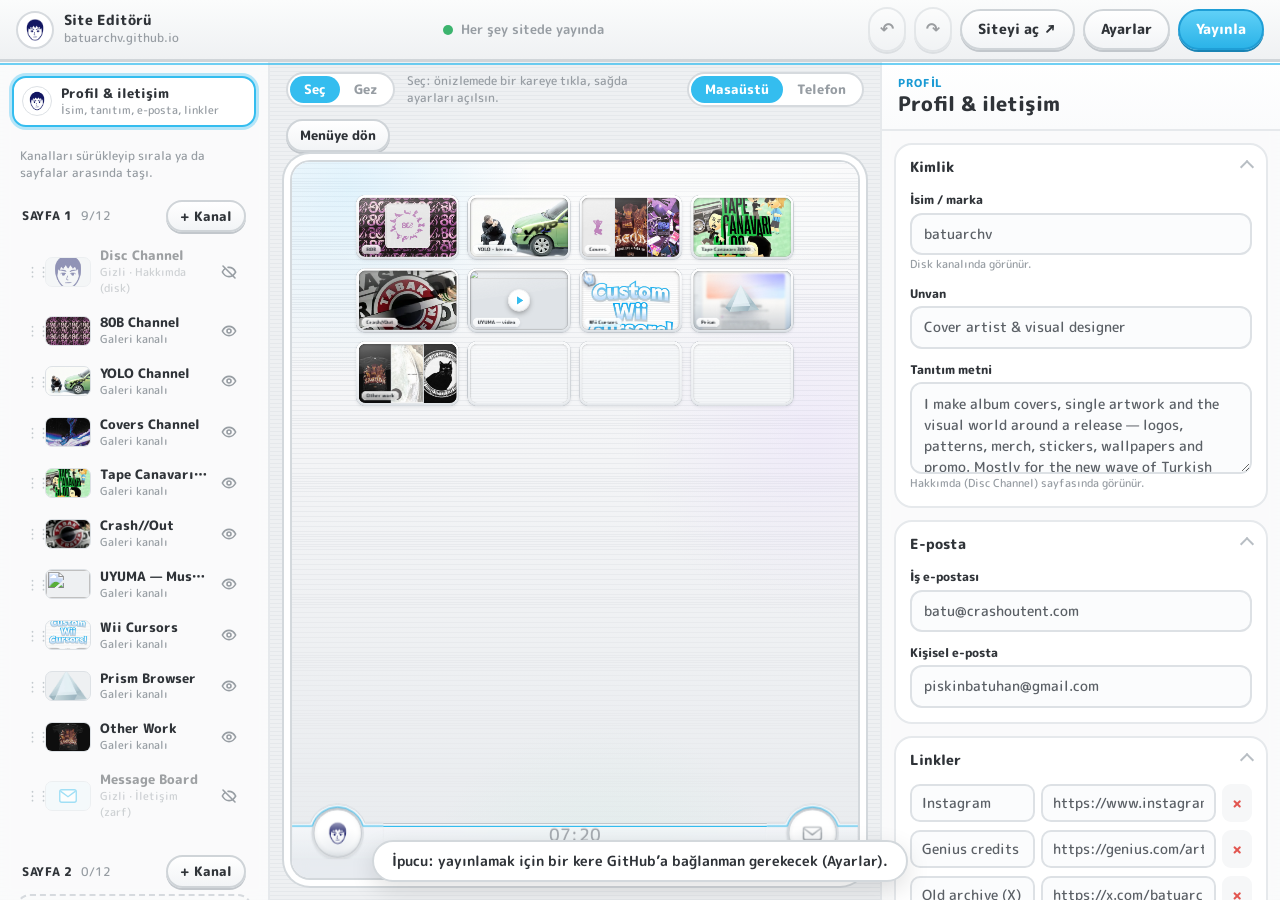
==== commit ab780ba7: "Editor: retry uploads, name the file that fails, cap videos at 25 MB Publishing failed with a connec" ====
--- a/edit/index.html
+++ b/edit/index.html
@@ -271,8 +271,8 @@
   return local && q && /^http:\/\/(localhost|127\.0\.0\.1):\d+$/.test(q) ? q : 'https://api.github.com';
 })();
 const ASSET = '../assets/';
-const MAX_VIDEO_MB = 40, MAX_PER_PAGE = 12;
-const EDITOR_VERSION = 5;   // bump together with edit/version.json when the editor changes
+const MAX_VIDEO_MB = 25, MAX_PER_PAGE = 12;   // GitHub drops very large single uploads, so videos stay small
+const EDITOR_VERSION = 6;   // bump together with edit/version.json when the editor changes
 
 /* ════════════════════════════ tiny helpers ════════════════════════════ */
 const $ = id => document.getElementById(id);
@@ -1078,8 +1078,20 @@
     tickBar();
     const tree = [];
     if (files.length) step(`${files.length} dosya yükleniyor`);
-    for (const f of files) {
-      const blob = await gh(repoPath('/git/blobs'), { method: 'POST', body: JSON.stringify({ content: await blobToB64(f.blob), encoding: 'base64' }) });
+    // small files first; every upload retries a few times on connection drops / GitHub hiccups
+    files.sort((a, b) => a.blob.size - b.blob.size);
+    const mb = n => (n / 1048576).toFixed(n < 10485760 ? 1 : 0) + ' MB';
+    for (const [i, f] of files.entries()) {
+      const name = f.path.split('/').pop();
+      step(`Yükleniyor ${i + 1}/${files.length}: ${name} (${mb(f.blob.size)})`);
+      const body = JSON.stringify({ content: await blobToB64(f.blob), encoding: 'base64' });
+      let blob = null, lastErr = null;
+      for (let attempt = 0; attempt < 3 && !blob; attempt++) {
+        if (attempt) { step(`Tekrar deneniyor (${attempt + 1}/3): ${name}`); await new Promise(r => setTimeout(r, 1500 * attempt)); }
+        try { blob = await gh(repoPath('/git/blobs'), { method: 'POST', body }); }
+        catch (e) { lastErr = e; if (!(e.status === 0 || e.status >= 500 || e.rate)) break; }
+      }
+      if (!blob) { lastErr.file = name; lastErr.size = f.blob.size; throw lastErr; }
       tree.push({ path: f.path, mode: '100644', type: 'blob', sha: blob.sha }); tickBar();
     }
     step('İçerik kaydediliyor');
@@ -1104,7 +1116,12 @@
     watchLive(data.updated);
   } catch (err) {
     console.error(err);
-    if ($('perr')) $('perr').textContent = ghError(err);
+    let msg = ghError(err);
+    if (err.file) {
+      msg = `“${err.file}” (${(err.size / 1048576).toFixed(1)} MB) GitHub’a gönderilemedi. ` + msg;
+      if (err.size > 12 * 1048576) msg += ` Bu dosya tek seferde göndermek için çok büyük: videoyu küçültüp (ör. HandBrake ile 720p, ~10 MB) yeniden ekle ya da YouTube linki kullan. Taslağın duruyor.`;
+    }
+    if ($('perr')) $('perr').textContent = msg;
     const relink = err.status === 401 || err.status === 403 || err.status === 404;
     if (err.status === 401) tokenStore.clear();   // a rejected key is useless; anything else keeps it
     if ($('pfoot')) {
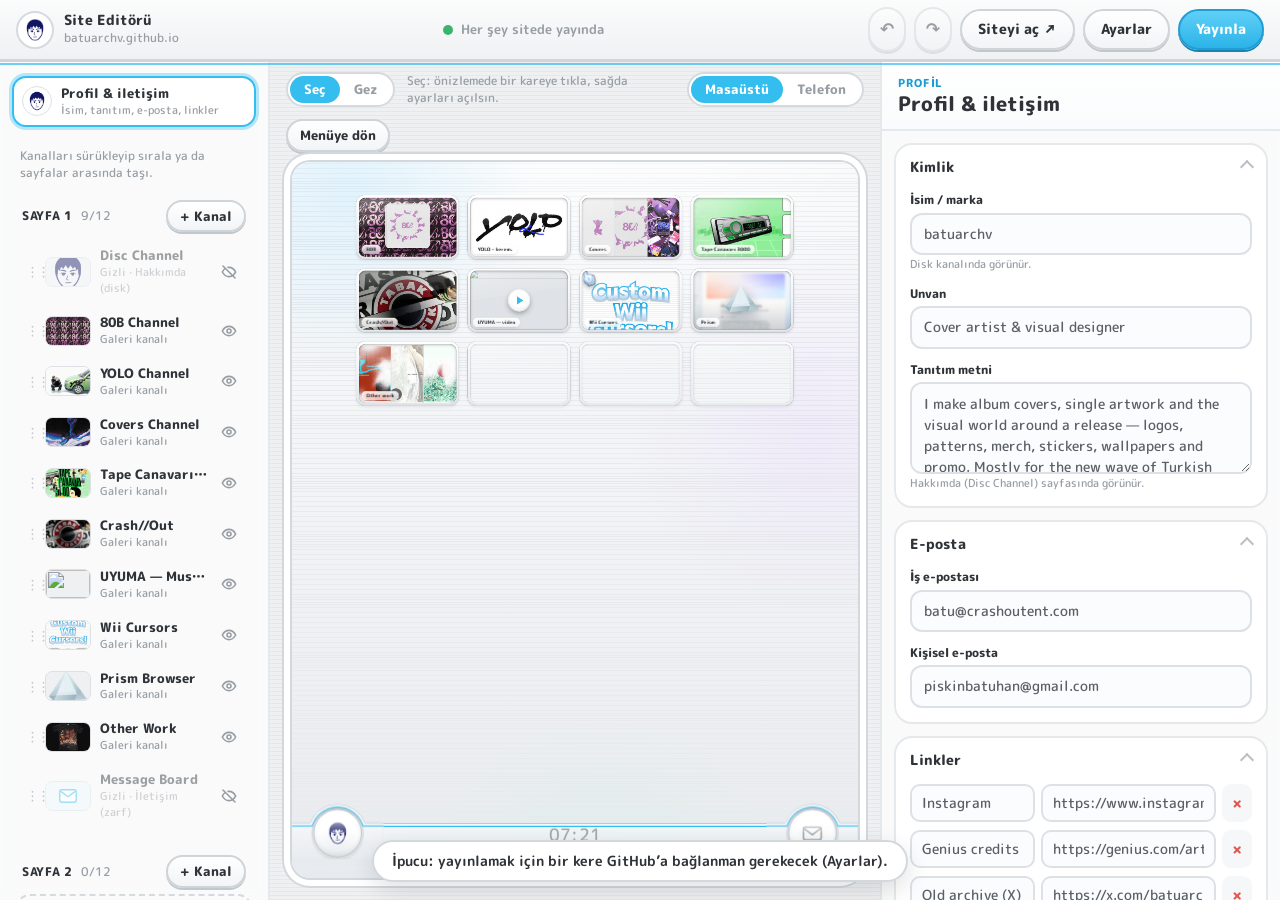
==== commit 132b9aa1: "Editor: one publish at a time; recheck the key on a mid-upload 401 A real publish showed two runs ra" ====
--- a/edit/index.html
+++ b/edit/index.html
@@ -272,7 +272,7 @@
 })();
 const ASSET = '../assets/';
 const MAX_VIDEO_MB = 25, MAX_PER_PAGE = 12;   // GitHub drops very large single uploads, so videos stay small
-const EDITOR_VERSION = 6;   // bump together with edit/version.json when the editor changes
+const EDITOR_VERSION = 7;   // bump together with edit/version.json when the editor changes
 
 /* ════════════════════════════ tiny helpers ════════════════════════════ */
 const $ = id => document.getElementById(id);
@@ -1043,7 +1043,14 @@
 }
 
 /* ════════════════════════════ publish ════════════════════════════ */
+// one publish at a time: a double click / click+Enter used to start two runs racing each other
+let publishing = false;
 async function publish() {
+  if (publishing) return;
+  publishing = true;
+  try { await publishOnce(); } finally { publishing = false; }
+}
+async function publishOnce() {
   if (!(await editorIsCurrent())) return;
   if (!isDirty()) return toast('Yayınlanacak bir değişiklik yok ✓', 'ok');
   if (!tokenStore.get()) { const ok = await connectModal(); if (!ok) return; }
@@ -1089,7 +1096,13 @@
       for (let attempt = 0; attempt < 3 && !blob; attempt++) {
         if (attempt) { step(`Tekrar deneniyor (${attempt + 1}/3): ${name}`); await new Promise(r => setTimeout(r, 1500 * attempt)); }
         try { blob = await gh(repoPath('/git/blobs'), { method: 'POST', body }); }
-        catch (e) { lastErr = e; if (!(e.status === 0 || e.status >= 500 || e.rate)) break; }
+        catch (e) {
+          lastErr = e;
+          // GitHub now and then answers one request in a burst with 401 although the key is fine:
+          // ask again with the same key; only a key that really stopped working ends the publish
+          if (e.status === 401) { try { await gh(repoPath('')); continue; } catch (_) { break; } }
+          if (!(e.status === 0 || e.status >= 500 || e.rate)) break;
+        }
       }
       if (!blob) { lastErr.file = name; lastErr.size = f.blob.size; throw lastErr; }
       tree.push({ path: f.path, mode: '100644', type: 'blob', sha: blob.sha }); tickBar();
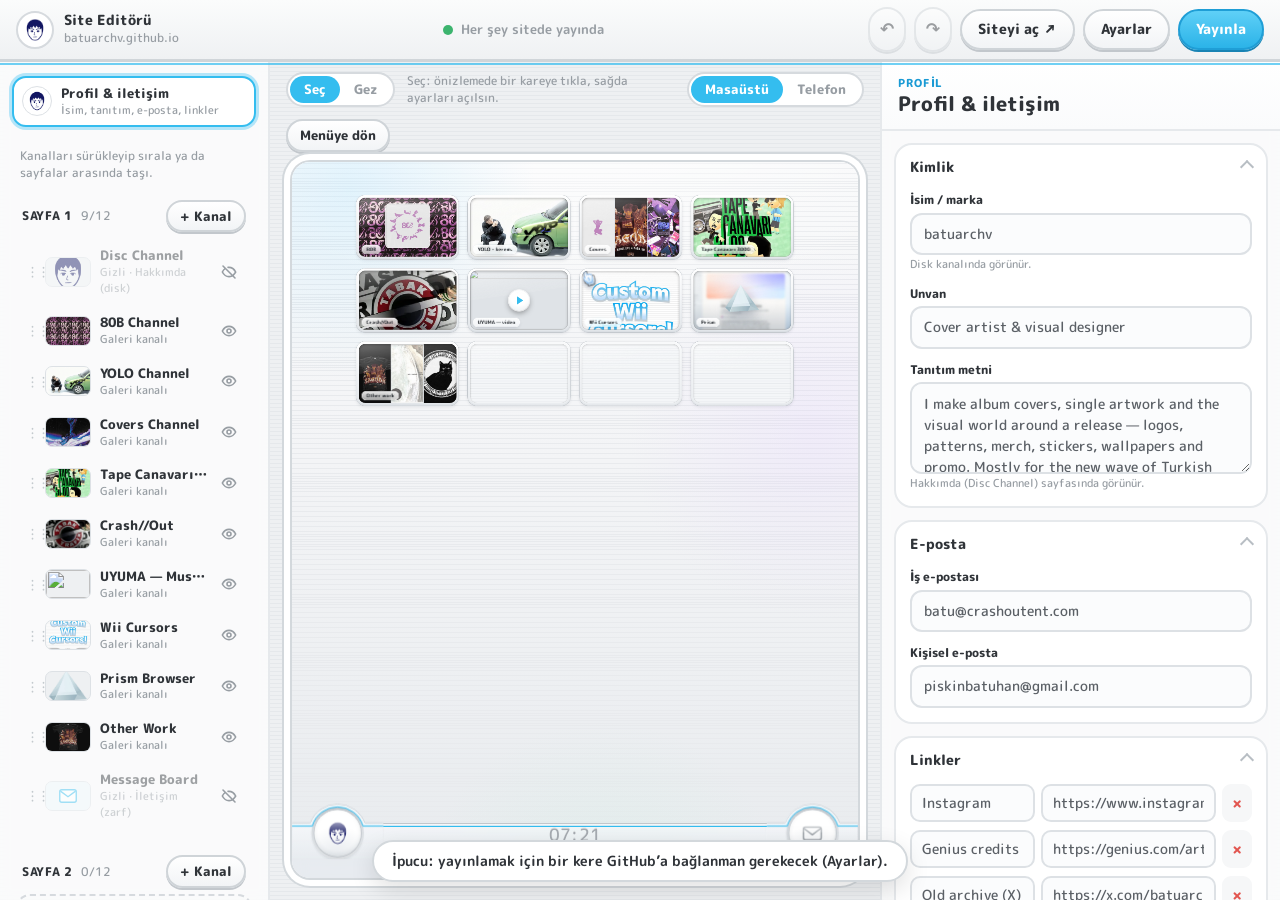
==== commit d23f3a9f: "Add the ttdrop film2 video by hand; editor skips files already on GitHub The 14 MB video could not g" ====
--- a/edit/index.html
+++ b/edit/index.html
@@ -272,7 +272,7 @@
 })();
 const ASSET = '../assets/';
 const MAX_VIDEO_MB = 25, MAX_PER_PAGE = 12;   // GitHub drops very large single uploads, so videos stay small
-const EDITOR_VERSION = 7;   // bump together with edit/version.json when the editor changes
+const EDITOR_VERSION = 8;   // bump together with edit/version.json when the editor changes
 
 /* ════════════════════════════ tiny helpers ════════════════════════════ */
 const $ = id => document.getElementById(id);
@@ -1087,9 +1087,21 @@
     if (files.length) step(`${files.length} dosya yükleniyor`);
     // small files first; every upload retries a few times on connection drops / GitHub hiccups
     files.sort((a, b) => a.blob.size - b.blob.size);
+    // files that are already on GitHub with the same bytes (e.g. a big video pushed by hand) are not sent again
+    let onRepo = {};
+    try { (await gh(repoPath(`/git/trees/${commit.tree.sha}?recursive=1`))).tree.forEach(x => { onRepo[x.path] = x.sha; }); } catch (_) {}
+    const gitSha = async b => {   // git's blob id: sha1("blob <size>\0" + bytes)
+      const head = new TextEncoder().encode(`blob ${b.size}\0`), body = new Uint8Array(await b.arrayBuffer());
+      const all = new Uint8Array(head.length + body.length); all.set(head); all.set(body, head.length);
+      return [...new Uint8Array(await crypto.subtle.digest('SHA-1', all))].map(x => x.toString(16).padStart(2, '0')).join('');
+    };
     const mb = n => (n / 1048576).toFixed(n < 10485760 ? 1 : 0) + ' MB';
     for (const [i, f] of files.entries()) {
       const name = f.path.split('/').pop();
+      if (onRepo[f.path]) {
+        const sha = await gitSha(f.blob).catch(() => null);
+        if (sha && sha === onRepo[f.path]) { step(`Zaten GitHub’da: ${name} (${mb(f.blob.size)})`); tree.push({ path: f.path, mode: '100644', type: 'blob', sha }); tickBar(); continue; }
+      }
       step(`Yükleniyor ${i + 1}/${files.length}: ${name} (${mb(f.blob.size)})`);
       const body = JSON.stringify({ content: await blobToB64(f.blob), encoding: 'base64' });
       let blob = null, lastErr = null;
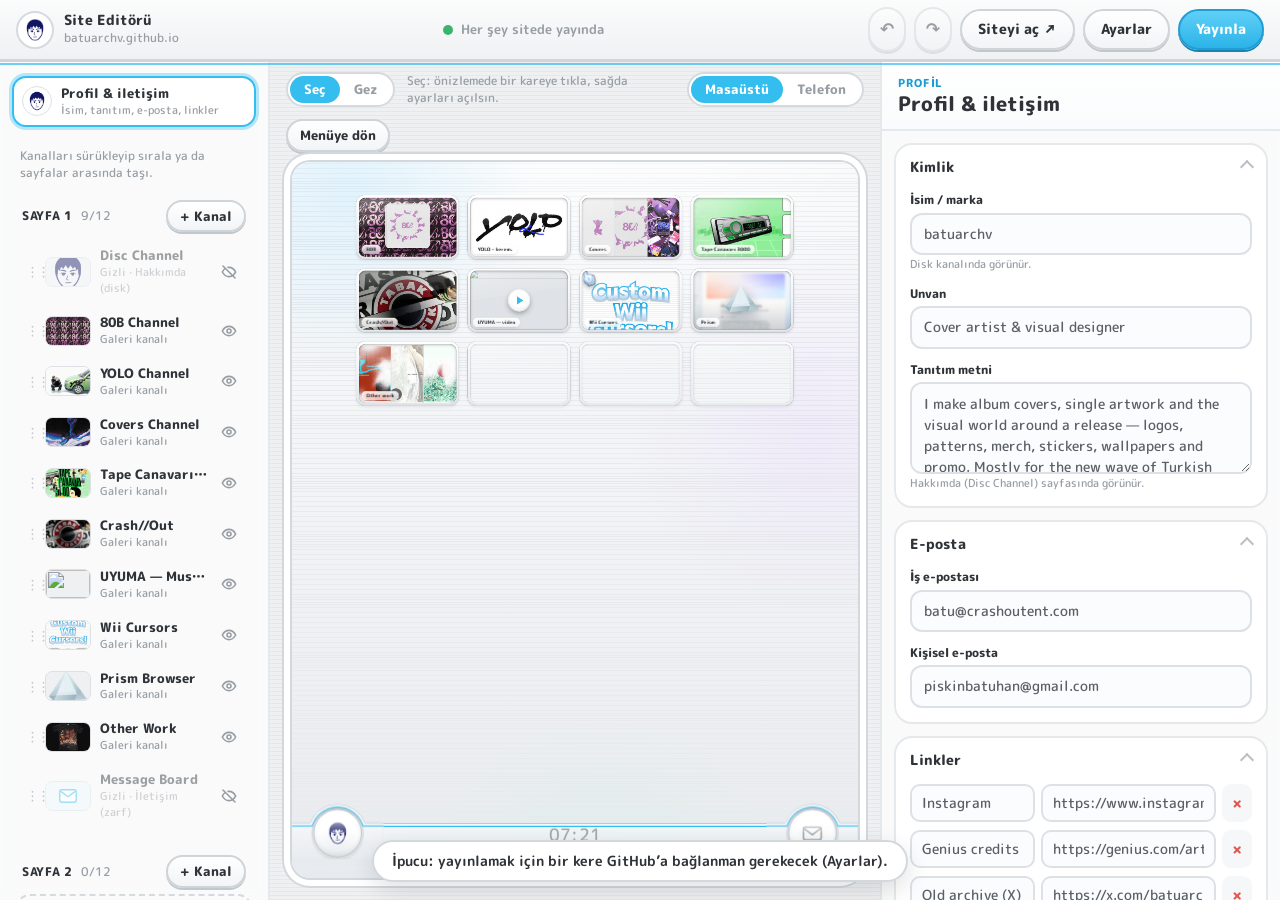
==== commit 06024fb6: "Editor: actually apply the version-9 change (keep the key on big-upload 401s) The previous commit on" ====
--- a/edit/index.html
+++ b/edit/index.html
@@ -272,7 +272,7 @@
 })();
 const ASSET = '../assets/';
 const MAX_VIDEO_MB = 25, MAX_PER_PAGE = 12;   // GitHub drops very large single uploads, so videos stay small
-const EDITOR_VERSION = 8;   // bump together with edit/version.json when the editor changes
+const EDITOR_VERSION = 9;   // bump together with edit/version.json when the editor changes
 
 /* ════════════════════════════ tiny helpers ════════════════════════════ */
 const $ = id => document.getElementById(id);
@@ -1112,11 +1112,12 @@
           lastErr = e;
           // GitHub now and then answers one request in a burst with 401 although the key is fine:
           // ask again with the same key; only a key that really stopped working ends the publish
-          if (e.status === 401) { try { await gh(repoPath('')); continue; } catch (_) { break; } }
+          // (seen live: long uploads of big videos come back 401 every time while the key is fine)
+          if (e.status === 401) { try { await gh(repoPath('')); e.keyOk = true; continue; } catch (_) { break; } }
           if (!(e.status === 0 || e.status >= 500 || e.rate)) break;
         }
       }
-      if (!blob) { lastErr.file = name; lastErr.size = f.blob.size; throw lastErr; }
+      if (!blob) { lastErr.file = name; lastErr.size = f.blob.size; if (lastErr.keyOk) lastErr.tooBig = true; throw lastErr; }
       tree.push({ path: f.path, mode: '100644', type: 'blob', sha: blob.sha }); tickBar();
     }
     step('İçerik kaydediliyor');
@@ -1142,13 +1143,14 @@
   } catch (err) {
     console.error(err);
     let msg = ghError(err);
-    if (err.file) {
+    if (err.tooBig) msg = `GitHub “${err.file}” (${(err.size / 1048576).toFixed(1)} MB) dosyasını kabul etmedi — anahtarın sağlam, sorun dosyanın büyüklüğü. Videoyu küçültüp (ör. HandBrake ile 720p, ~10 MB) yeniden ekle ya da YouTube linki kullan. Taslağın duruyor.`;
+    else if (err.file) {
       msg = `“${err.file}” (${(err.size / 1048576).toFixed(1)} MB) GitHub’a gönderilemedi. ` + msg;
       if (err.size > 12 * 1048576) msg += ` Bu dosya tek seferde göndermek için çok büyük: videoyu küçültüp (ör. HandBrake ile 720p, ~10 MB) yeniden ekle ya da YouTube linki kullan. Taslağın duruyor.`;
     }
     if ($('perr')) $('perr').textContent = msg;
-    const relink = err.status === 401 || err.status === 403 || err.status === 404;
-    if (err.status === 401) tokenStore.clear();   // a rejected key is useless; anything else keeps it
+    const relink = !err.tooBig && (err.status === 401 || err.status === 403 || err.status === 404);
+    if (err.status === 401 && !err.tooBig) tokenStore.clear();   // a rejected key is useless; anything else keeps it
     if ($('pfoot')) {
       $('pfoot').innerHTML = `<button class="btn" data-x="1">Kapat</button>${relink ? '<button class="btn primary" id="relink">Yeni anahtarla bağlan</button>' : '<button class="btn primary" id="retry">Tekrar dene</button>'}`;
       $('sheet').onclick = async e => {
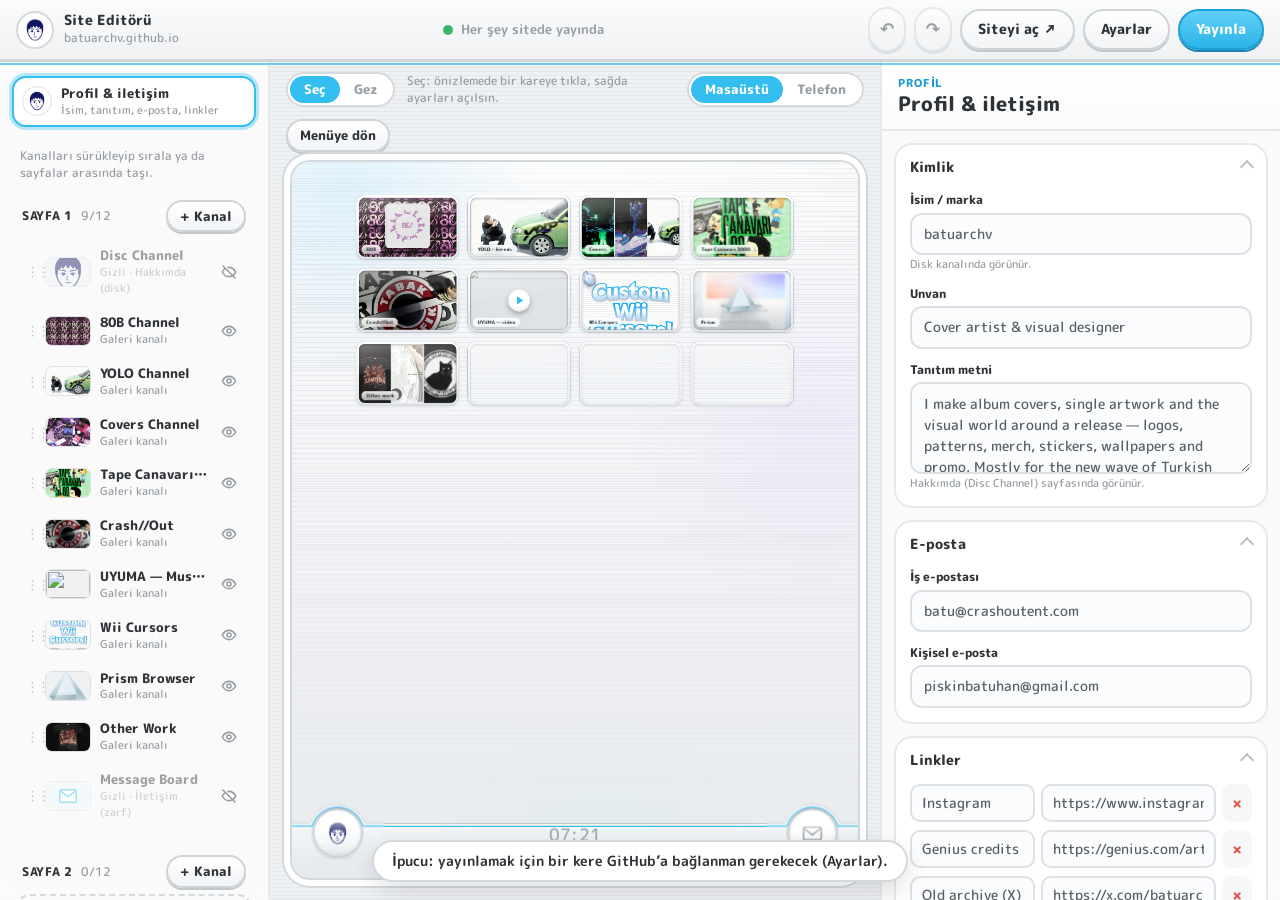
==== commit c1759706: "Logo favicon/app icons and a logo + Portfolio link preview - Favicon (32/64) and apple-touch-icon (1" ====
--- a/edit/index.html
+++ b/edit/index.html
@@ -5,7 +5,8 @@
 <meta name="viewport" content="width=device-width, initial-scale=1">
 <title>Site Editörü</title>
 <meta name="robots" content="noindex,nofollow">
-<link rel="icon" href="../assets/img/favicon.png">
+<link rel="icon" type="image/png" sizes="32x32" href="../assets/img/favicon-32.png">
+<link rel="icon" type="image/png" sizes="64x64" href="../assets/img/favicon.png">
 <link rel="preconnect" href="https://fonts.googleapis.com">
 <link rel="preconnect" href="https://fonts.gstatic.com" crossorigin>
 <link href="https://fonts.googleapis.com/css2?family=M+PLUS+Rounded+1c:wght@400;500;700;800&display=swap" rel="stylesheet">
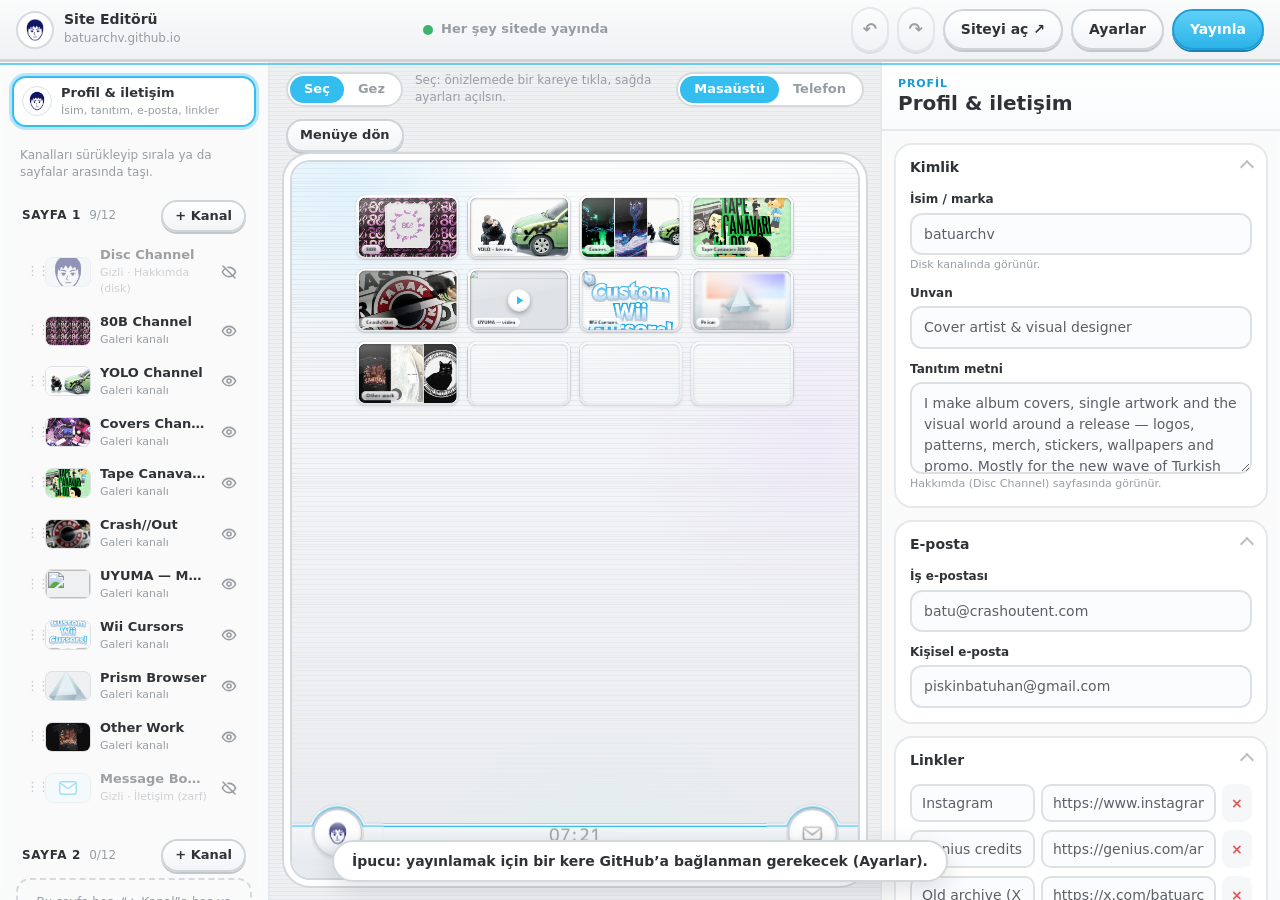
==== commit c36fec94: "Security: lock the editor to GitHub; only web/mail links on the site - Editor gets a Content-Securit" ====
--- a/edit/index.html
+++ b/edit/index.html
@@ -2,6 +2,9 @@
 <html lang="tr">
 <head>
 <meta charset="utf-8">
+<!-- The editor holds the GitHub key: it may only talk to this site and GitHub, and loads no outside scripts.
+     (localhost entries are for the local test API; ?api= is only honoured on localhost.) -->
+<meta http-equiv="Content-Security-Policy" content="default-src 'self'; script-src 'self' 'unsafe-inline'; style-src 'self' 'unsafe-inline' https://fonts.googleapis.com; font-src https://fonts.gstatic.com; img-src 'self' data: blob: https://i.ytimg.com; media-src 'self' blob:; connect-src 'self' https://api.github.com http://localhost:* http://127.0.0.1:*; frame-src 'self'; object-src 'none'; base-uri 'self'; form-action 'none'">
 <meta name="viewport" content="width=device-width, initial-scale=1">
 <title>Site Editörü</title>
 <meta name="robots" content="noindex,nofollow">
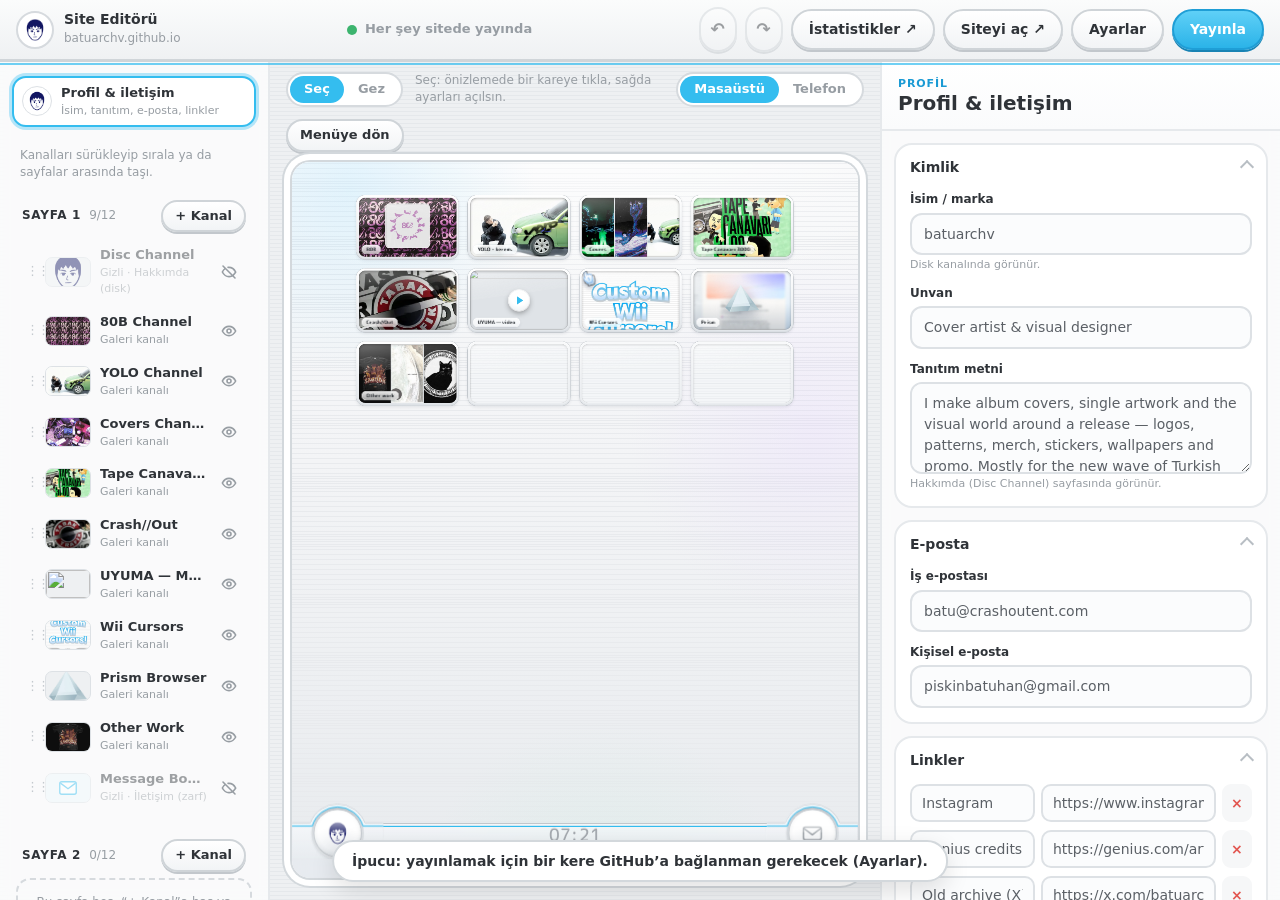
==== commit 05f2aec5: "Add /stats: a site-styled insights page on top of GoatCounter Like /edit: paste a read-only GoatCoun" ====
--- a/edit/index.html
+++ b/edit/index.html
@@ -240,6 +240,7 @@
   <div class="actions">
     <button class="btn icon" id="undo" title="Geri al (⌘Z)" aria-label="Geri al">↶</button>
     <button class="btn icon" id="redo" title="Yinele (⇧⌘Z)" aria-label="Yinele">↷</button>
+    <a class="btn c-link" href="../stats/" target="_blank" rel="noopener" style="text-decoration:none">İstatistikler ↗</a>
     <button class="btn c-link" id="openLive">Siteyi aç ↗</button>
     <button class="btn" id="settingsBtn">Ayarlar</button>
     <button class="btn primary" id="publishBtn">Yayınla</button>
@@ -276,7 +277,7 @@
 })();
 const ASSET = '../assets/';
 const MAX_VIDEO_MB = 25, MAX_PER_PAGE = 12;   // GitHub drops very large single uploads, so videos stay small
-const EDITOR_VERSION = 9;   // bump together with edit/version.json when the editor changes
+const EDITOR_VERSION = 10;   // bump together with edit/version.json when the editor changes
 
 /* ════════════════════════════ tiny helpers ════════════════════════════ */
 const $ = id => document.getElementById(id);
